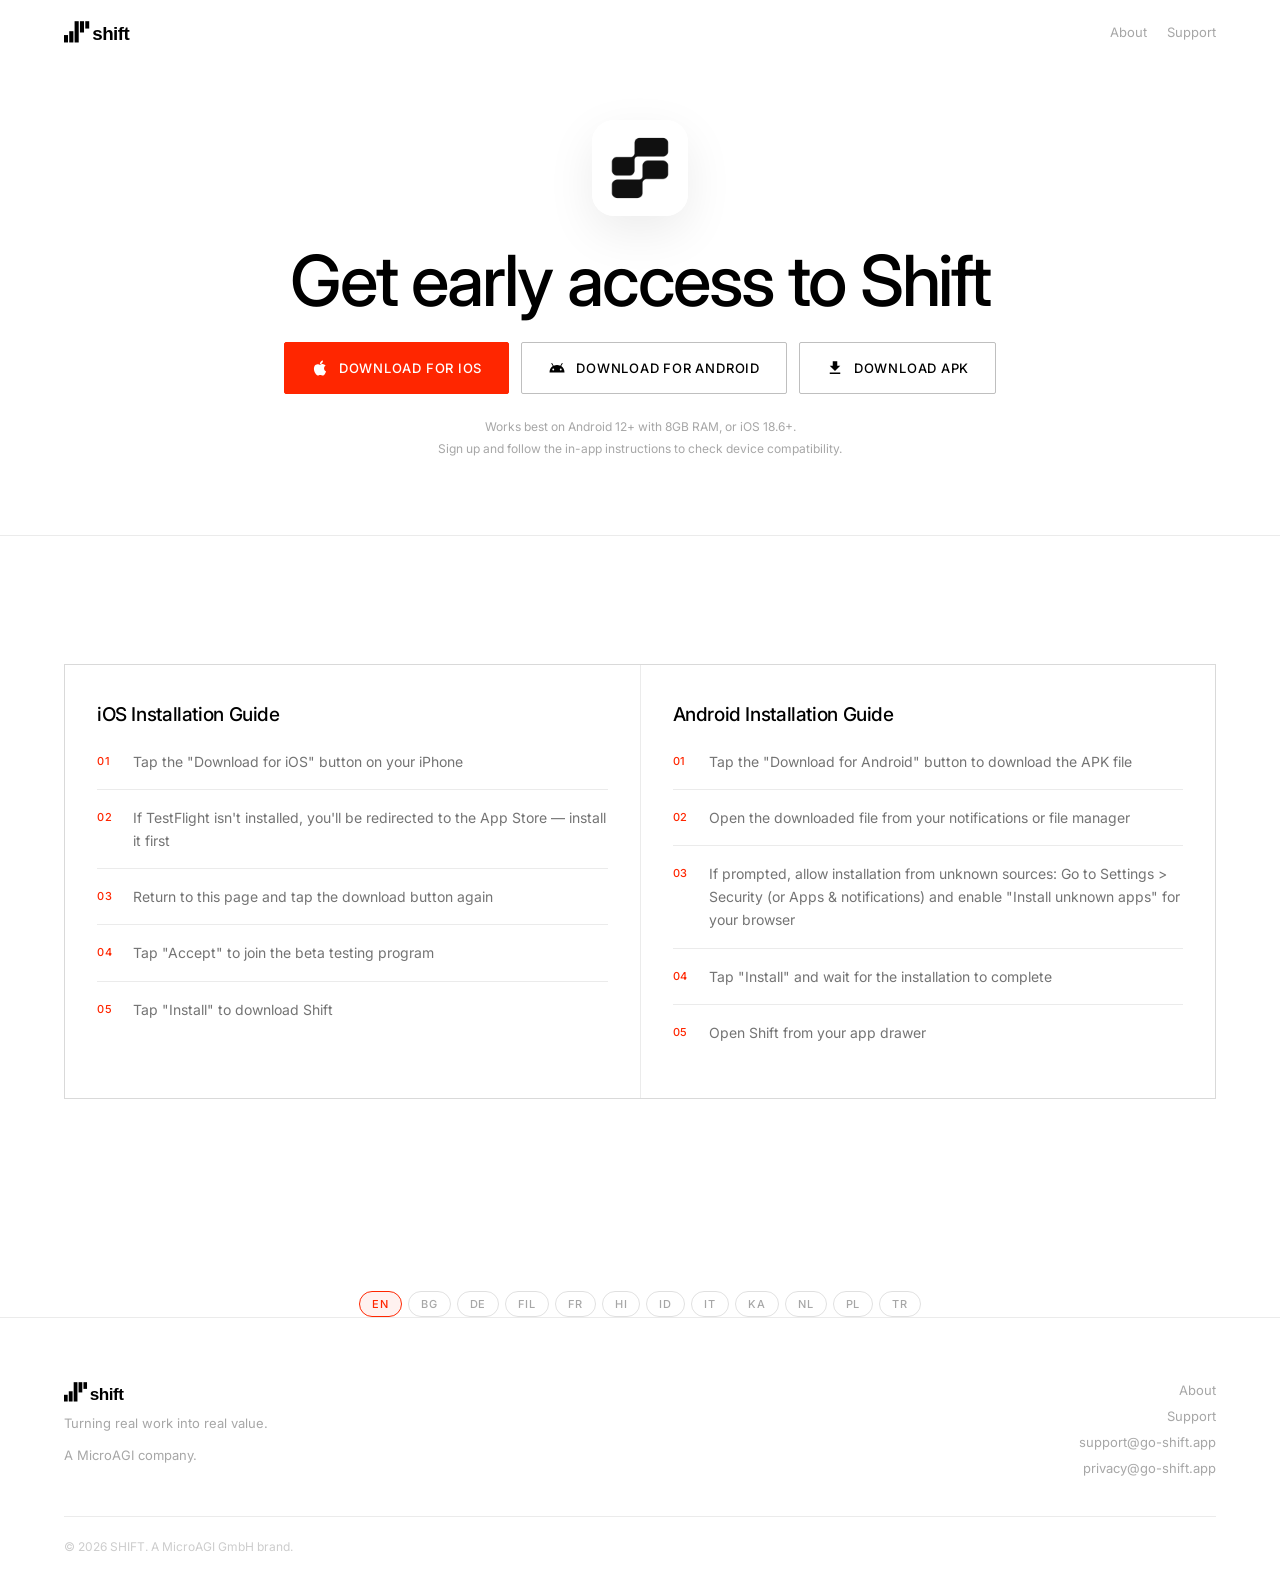
==== index.html @ d75ee050 "Strip marketing copy from root page; keep just icon + heading + downloads + guides" ====
<!doctype html>
<html lang="en">
  <head>
    <meta charset="UTF-8" />
    <meta name="viewport" content="width=device-width, initial-scale=1.0" />
    <title>Shift — Get the app</title>
    <meta name="description" content="Download Shift on iOS or Android. Record clips during your normal day at work, submit through the app, and earn for what you'd be doing anyway." />
    <link rel="canonical" href="https://go-shift.app/" />
    <link rel="icon" type="image/png" href="assets/primary_icon.png" />
    <link rel="preconnect" href="https://fonts.googleapis.com" />
    <link rel="preconnect" href="https://fonts.gstatic.com" crossorigin />
    <link href="https://fonts.googleapis.com/css2?family=Inter:wght@300;400;500;600;800&family=Playfair+Display:ital,wght@1,300;1,400&display=swap" rel="stylesheet" />
    <link rel="stylesheet" href="site-assets/styles.css" />
    <style>
      /* ── ROOT PAGE OVERRIDES ──────────────────────────────── */

      /* Hero */
      .download-hero {
        max-width: var(--max-w);
        margin: 0 auto;
        padding: calc(var(--nav-h) + 56px) var(--pad-h) clamp(48px, 6vw, 80px);
        text-align: center;
        position: relative;
      }

      .download-hero .app-icon {
        width: 96px;
        height: 96px;
        border-radius: 22px;
        margin: 0 auto 28px;
        display: block;
        box-shadow: 0 16px 48px rgba(0, 0, 0, 0.08);
      }

      .download-hero__eyebrow {
        font-size: 11px;
        font-weight: 500;
        letter-spacing: 0.12em;
        text-transform: uppercase;
        color: var(--orange);
        margin-bottom: 18px;
      }

      .download-hero h1 {
        font-size: clamp(40px, 5.5vw, 80px);
        font-weight: 500;
        letter-spacing: -0.03em;
        line-height: 1.05;
        color: var(--white);
        margin-bottom: 24px;
      }

      .download-hero h1 em {
        font-family: var(--font-serif);
        font-style: italic;
        font-weight: 300;
      }

      .download-hero__lede {
        font-size: clamp(17px, 1.5vw, 21px);
        color: var(--dim);
        line-height: 1.6;
        max-width: 560px;
        margin: 0 auto 40px;
      }

      /* Downloads */
      .downloads {
        display: flex;
        flex-wrap: wrap;
        gap: 12px;
        justify-content: center;
        margin: 0 auto 24px;
        max-width: 720px;
      }

      .dl-btn {
        display: inline-flex;
        align-items: center;
        gap: 10px;
        font-family: var(--font-sans);
        font-size: 13px;
        font-weight: 500;
        letter-spacing: 0.06em;
        text-transform: uppercase;
        padding: 16px 26px;
        border-radius: 2px;
        transition: background 0.2s var(--ease), color 0.2s, border-color 0.2s;
        white-space: nowrap;
      }

      .dl-btn--primary {
        background: var(--orange);
        color: #fff;
        border: 1px solid var(--orange);
      }
      .dl-btn--primary:hover {
        background: transparent;
        color: var(--orange);
      }

      .dl-btn--ghost {
        background: transparent;
        color: var(--white);
        border: 1px solid rgba(0, 0, 0, 0.25);
      }
      .dl-btn--ghost:hover {
        border-color: var(--white);
        background: rgba(0, 0, 0, 0.04);
      }

      .dl-btn svg {
        width: 18px;
        height: 18px;
        flex-shrink: 0;
      }

      .ios-compat-note {
        display: flex;
        flex-direction: column;
        align-items: center;
        gap: 4px;
        font-size: 12px;
        color: var(--dimmer);
        line-height: 1.5;
        max-width: 480px;
        margin: 0 auto;
        text-align: center;
      }

      /* Guides */
      .guides-section {
        max-width: var(--max-w);
        margin: 0 auto;
        padding: var(--pad-v) var(--pad-h);
        border-top: 1px solid var(--faint);
      }

      .guides-section .section__header {
        margin-bottom: 32px;
      }

      .guides-section .how__headline {
        font-size: clamp(36px, 4vw, 64px);
        font-weight: 500;
        line-height: 1.08;
        letter-spacing: -0.03em;
        color: var(--white);
        margin-bottom: 16px;
      }

      .guides-section .how__headline em {
        font-family: var(--font-serif);
        font-style: italic;
        font-weight: 300;
      }

      .guides-section .how__intro {
        font-size: clamp(17px, 1.4vw, 20px);
        color: var(--dim);
        max-width: 480px;
        margin-bottom: clamp(48px, 6vw, 64px);
      }

      .guides-grid {
        display: grid;
        grid-template-columns: repeat(2, 1fr);
        gap: 1px;
        background: var(--faint);
        border: 1px solid var(--faint);
      }

      .guide {
        background: var(--black);
        padding: clamp(28px, 3vw, 44px) clamp(24px, 2.5vw, 36px);
      }

      .guide h2 {
        font-size: 19px;
        font-weight: 500;
        letter-spacing: -0.02em;
        color: var(--white);
        margin-bottom: 8px;
      }

      .guide ol {
        list-style: none;
        counter-reset: step;
        padding: 0;
        margin: 0;
      }

      .guide li {
        position: relative;
        counter-increment: step;
        padding: 16px 0 16px 36px;
        font-size: 14px;
        line-height: 1.65;
        color: var(--dim);
        border-bottom: 1px solid var(--faint);
      }

      .guide li:last-child {
        border-bottom: none;
      }

      .guide li::before {
        content: counter(step, decimal-leading-zero);
        position: absolute;
        left: 0;
        top: 18px;
        font-size: 11px;
        font-weight: 500;
        color: var(--orange);
        letter-spacing: 0.08em;
      }

      /* Language picker — reskinned */
      .lang-picker {
        display: flex;
        flex-wrap: wrap;
        gap: 6px;
        justify-content: center;
        max-width: var(--max-w);
        margin: 0 auto;
        padding: clamp(40px, 5vw, 64px) var(--pad-h) 0;
      }

      .lang-btn {
        background: none;
        border: 1px solid rgba(0, 0, 0, 0.12);
        border-radius: 100px;
        padding: 5px 12px;
        font-family: var(--font-sans);
        font-size: 11px;
        font-weight: 500;
        letter-spacing: 0.08em;
        color: var(--dimmer);
        cursor: pointer;
        transition: all 0.15s;
      }

      .lang-btn:hover {
        border-color: rgba(0, 0, 0, 0.35);
        color: var(--white);
      }

      .lang-btn.active {
        border-color: var(--orange);
        color: var(--orange);
        background: rgba(255, 38, 0, 0.06);
      }

      /* Saved-device bar (kept for when feature returns) */
      .saved-device-bar {
        text-align: center;
        margin: 16px auto 0;
        font-size: 14px;
        color: var(--dim);
        display: none;
      }
      .saved-device-bar.visible {
        display: block;
      }
      .saved-device-bar .device-label {
        font-weight: 600;
        color: var(--white);
      }
      .saved-device-bar .change-btn {
        background: none;
        border: none;
        color: var(--orange);
        font-size: 13px;
        cursor: pointer;
        font-family: inherit;
        text-decoration: underline;
        margin-left: 6px;
      }

      .compat-sep {
        color: var(--faint);
      }

      .link-btn {
        background: none;
        border: none;
        color: var(--orange);
        font-size: 13px;
        font-weight: 500;
        cursor: pointer;
        font-family: inherit;
        text-decoration: underline;
        text-underline-offset: 2px;
      }
      .link-btn:hover {
        opacity: 0.7;
      }

      /* ── MODAL (kept intact for when compat feature returns) ── */
      .modal-overlay {
        position: fixed;
        inset: 0;
        background: rgba(0, 0, 0, 0.5);
        z-index: 1000;
        display: none;
        animation: fadeIn 0.2s ease;
      }
      .modal-overlay.open {
        display: flex;
        align-items: flex-end;
        justify-content: center;
      }
      .modal {
        background: #fff;
        width: 100%;
        max-height: 85vh;
        border-radius: 16px 16px 0 0;
        display: flex;
        flex-direction: column;
        animation: slideUp 0.3s ease;
      }
      .modal-header {
        display: flex;
        align-items: center;
        justify-content: space-between;
        padding: 20px 20px 12px;
        border-bottom: 1px solid #eee;
        flex-shrink: 0;
      }
      .modal-header h2 {
        font-size: 18px;
        font-weight: 600;
        color: #1a1a1a;
      }
      .modal-back,
      .modal-close {
        background: none;
        border: none;
        font-size: 24px;
        color: #999;
        cursor: pointer;
        padding: 4px 8px;
        line-height: 1;
      }
      .modal-back:hover,
      .modal-close:hover {
        color: #1a1a1a;
      }
      .modal-search {
        padding: 12px 20px;
        flex-shrink: 0;
      }
      .modal-search input {
        width: 100%;
        padding: 10px 14px;
        border: 1px solid #ddd;
        border-radius: 8px;
        font-size: 15px;
        font-family: inherit;
        outline: none;
      }
      .modal-search input:focus {
        border-color: var(--orange);
      }
      .device-list {
        overflow-y: auto;
        padding: 0 20px 20px;
      }
      .device-item {
        padding: 12px 0;
        border-bottom: 1px solid #f0f0f0;
        cursor: pointer;
        font-size: 15px;
        color: #1a1a1a;
        display: flex;
        align-items: center;
        gap: 10px;
      }
      .device-item:hover {
        color: var(--orange);
      }
      .device-item:last-child {
        border-bottom: none;
      }
      .device-item .device-status {
        margin-left: auto;
        font-size: 12px;
        padding: 2px 8px;
        border-radius: 999px;
      }
      .device-status.ok {
        background: #e6f6ed;
        color: #1f7a3f;
      }
      .device-status.no {
        background: #fde8e8;
        color: #b3261e;
      }
      .device-item.not-listed {
        border-top: 1px solid #e0e0e0;
        margin-top: 8px;
        padding-top: 16px;
        justify-content: center;
        color: #666;
        font-size: 14px;
      }
      .device-result {
        display: none;
        padding: 32px 20px;
        text-align: center;
      }
      .device-result.visible {
        display: block;
      }
      .result-icon {
        font-size: 36px;
        margin-bottom: 12px;
      }
      .result-title {
        font-size: 20px;
        font-weight: 600;
        margin-bottom: 6px;
        color: #1a1a1a;
      }
      .result-device-name {
        font-size: 14px;
        color: #666;
        margin-bottom: 12px;
      }
      .result-message {
        font-size: 15px;
        color: #444;
        margin-bottom: 20px;
        line-height: 1.5;
      }
      .result-download-btn {
        display: inline-flex;
        align-items: center;
        gap: 8px;
        padding: 12px 24px;
        background: var(--orange);
        color: #fff;
        border-radius: 2px;
        font-size: 13px;
        font-weight: 500;
        letter-spacing: 0.06em;
        text-transform: uppercase;
        text-decoration: none;
      }
      .help-section {
        padding: 0 20px 20px;
        font-size: 14px;
        color: #666;
      }
      .help-section details summary {
        cursor: pointer;
        padding: 8px 0;
      }
      .help-section ol {
        padding-left: 20px;
        margin-top: 8px;
      }
      .help-section li {
        margin: 4px 0;
      }

      @keyframes fadeIn {
        from { opacity: 0; }
        to { opacity: 1; }
      }
      @keyframes slideUp {
        from { transform: translateY(100%); }
        to { transform: translateY(0); }
      }

      @media (min-width: 481px) {
        .modal-overlay.open {
          align-items: center;
        }
        .modal {
          max-width: 480px;
          border-radius: 16px;
          max-height: 70vh;
        }
      }

      @media (max-width: 768px) {
        .guides-grid {
          grid-template-columns: 1fr;
        }
      }

      @media (max-width: 480px) {
        .downloads {
          flex-direction: column;
          align-items: stretch;
          padding: 0 12px;
        }
        .dl-btn {
          width: 100%;
          justify-content: center;
        }
      }
    </style>
  </head>
  <body>
    <canvas class="site-canvas" id="bgCanvas" aria-hidden="true"></canvas>
    <canvas class="dots-canvas" id="dotsCanvas" aria-hidden="true"></canvas>

    <header class="nav" id="nav">
      <a href="/" class="nav__logo" aria-label="Shift Home">
        <img src="site-assets/img/logo.svg" alt="SHIFT" class="nav__logo-img" width="100" height="28" />
      </a>
      <div class="nav__right">
        <a href="/marketing" class="footer__link">About</a>
        <a href="/support" class="footer__link">Support</a>
      </div>
    </header>

    <main>
      <section class="download-hero" id="hero">
        <img src="assets/primary_icon.png" alt="Shift app icon" class="app-icon" />
        <h1 data-i18n="heading">Get early access to Shift</h1>

        <div class="downloads">
          <a href="https://testflight.apple.com/join/XHR7gcXS" class="dl-btn dl-btn--primary">
            <svg viewBox="0 0 24 24" fill="currentColor">
              <path d="M18.71 19.5c-.83 1.24-1.71 2.45-3.05 2.47-1.34.03-1.77-.79-3.29-.79-1.53 0-2 .77-3.27.82-1.31.05-2.3-1.32-3.14-2.53C4.25 17 2.94 12.45 4.7 9.39c.87-1.52 2.43-2.48 4.12-2.51 1.28-.02 2.5.87 3.29.87.78 0 2.26-1.07 3.8-.91.65.03 2.47.26 3.64 1.98-.09.06-2.17 1.28-2.15 3.81.03 3.02 2.65 4.03 2.68 4.04-.03.07-.42 1.44-1.38 2.83M13 3.5c.73-.83 1.94-1.46 2.94-1.5.13 1.17-.34 2.35-1.04 3.19-.69.85-1.83 1.51-2.95 1.42-.15-1.15.41-2.35 1.05-3.11z" />
            </svg>
            <span data-i18n="btn_ios">Download for iOS</span>
          </a>
          <a href="https://play.google.com/store/apps/details?id=com.microagi.android" class="dl-btn dl-btn--ghost">
            <svg viewBox="0 0 24 24" fill="currentColor">
              <path d="M17.6 9.48l1.84-3.18c.16-.31.04-.69-.26-.85-.29-.15-.65-.06-.83.22l-1.88 3.24a11.463 11.463 0 00-8.94 0L5.65 5.67c-.19-.29-.54-.38-.84-.22-.29.16-.4.54-.24.85L6.4 9.48A10.78 10.78 0 002 18h20a10.78 10.78 0 00-4.4-8.52zM7 15.25a1.25 1.25 0 110-2.5 1.25 1.25 0 010 2.5zm10 0a1.25 1.25 0 110-2.5 1.25 1.25 0 010 2.5z" />
            </svg>
            <span data-i18n="btn_android">Download for Android</span>
          </a>
          <a href="https://github.com/MicroAGI-Labs/app-v2-distribution/releases/latest/download/shift.apk" class="dl-btn dl-btn--ghost">
            <svg viewBox="0 0 24 24" fill="currentColor">
              <path d="M19 9h-4V3H9v6H5l7 7 7-7zM5 18v2h14v-2H5z" />
            </svg>
            <span data-i18n="btn_apk">Download APK</span>
          </a>
        </div>

        <p class="ios-compat-note">
          <span>Works best on Android 12+ with 8GB RAM, or iOS 18.6+.</span>
          <span>Sign up and follow the in-app instructions to check device compatibility.</span>
        </p>
      </section>

      <section class="guides-section" id="install">
        <div class="guides-grid">
          <div class="guide">
            <h2 data-i18n="guide_ios_title">iOS Installation Guide</h2>
            <ol>
              <li data-i18n="guide_ios_1">Tap the "Download for iOS" button on your iPhone</li>
              <li data-i18n="guide_ios_2">If TestFlight isn't installed, you'll be redirected to the App Store — install it first</li>
              <li data-i18n="guide_ios_3">Return to this page and tap the download button again</li>
              <li data-i18n="guide_ios_4">Tap "Accept" to join the beta testing program</li>
              <li data-i18n="guide_ios_5">Tap "Install" to download Shift</li>
            </ol>
          </div>

          <div class="guide">
            <h2 data-i18n="guide_android_title">Android Installation Guide</h2>
            <ol>
              <li data-i18n="guide_android_1">Tap the "Download for Android" button to download the APK file</li>
              <li data-i18n="guide_android_2">Open the downloaded file from your notifications or file manager</li>
              <li data-i18n="guide_android_3">If prompted, allow installation from unknown sources: Go to Settings > Security (or Apps & notifications) and enable "Install unknown apps" for your browser</li>
              <li data-i18n="guide_android_4">Tap "Install" and wait for the installation to complete</li>
              <li data-i18n="guide_android_5">Open Shift from your app drawer</li>
            </ol>
          </div>
        </div>
      </section>

      <div class="lang-picker">
        <button data-lang="en" class="lang-btn active">EN</button>
        <button data-lang="bg" class="lang-btn">BG</button>
        <button data-lang="de" class="lang-btn">DE</button>
        <button data-lang="fil" class="lang-btn">FIL</button>
        <button data-lang="fr" class="lang-btn">FR</button>
        <button data-lang="hi" class="lang-btn">HI</button>
        <button data-lang="id" class="lang-btn">ID</button>
        <button data-lang="it" class="lang-btn">IT</button>
        <button data-lang="ka" class="lang-btn">KA</button>
        <button data-lang="nl" class="lang-btn">NL</button>
        <button data-lang="pl" class="lang-btn">PL</button>
        <button data-lang="tr" class="lang-btn">TR</button>
      </div>
    </main>

    <footer class="footer">
      <div class="footer__inner">
        <div class="footer__brand">
          <a href="/" class="footer__logo" aria-label="Shift Home">
            <img src="site-assets/img/logo.svg" alt="SHIFT" class="footer__logo-img" width="80" height="22" />
          </a>
          <p class="footer__tagline">Turning real work into real value.</p>
          <p class="footer__tagline">A MicroAGI company.</p>
        </div>
        <div class="footer__right">
          <a href="/marketing" class="footer__link">About</a>
          <a href="/support" class="footer__link">Support</a>
          <a href="mailto:support@go-shift.app" class="footer__link">support@go-shift.app</a>
          <a href="mailto:privacy@go-shift.app" class="footer__link">privacy@go-shift.app</a>
        </div>
      </div>
      <div class="footer__bottom">
        <p class="footer__copy">&copy; 2026 SHIFT. A MicroAGI GmbH brand.</p>
      </div>
    </footer>

    <div class="modal-overlay" id="modal-overlay">
      <div class="modal">
        <div class="modal-header">
          <div style="display: flex; align-items: center; gap: 8px">
            <button class="modal-back" id="modal-back">&larr;</button>
            <h2 id="modal-title" data-i18n="modal_title_compat">
              Compatible Devices
            </h2>
          </div>
          <button class="modal-close" id="modal-close">&times;</button>
        </div>
        <div class="modal-search">
          <input
            type="text"
            id="device-search"
            data-i18n-placeholder="search_placeholder"
            placeholder="Search devices..."
          />
        </div>
        <div class="device-list" id="device-list"></div>
        <div class="device-result" id="device-result">
          <div class="result-icon" id="result-icon"></div>
          <div class="result-title" id="result-title"></div>
          <div class="result-device-name" id="result-device-name"></div>
          <div class="result-message" id="result-message"></div>
          <a class="result-download-btn" id="result-download-btn" href="#">
            <svg viewBox="0 0 24 24" fill="currentColor" width="18" height="18">
              <path d="M19 9h-4V3H9v6H5l7 7 7-7zM5 18v2h14v-2H5z" />
            </svg>
            <span id="result-download-text">Download APK</span>
          </a>
        </div>
        <div class="help-section">
          <details>
            <summary data-i18n="help_find_model">
              How do I find my phone model?
            </summary>
            <ol>
              <li data-i18n="help_step_1">Open Settings on your phone</li>
              <li data-i18n="help_step_2">
                Tap "About phone" or "About device"
              </li>
              <li data-i18n="help_step_3">
                Look for "Model name" or "Model number"
              </li>
              <li data-i18n="help_step_4">Match it with the list above</li>
            </ol>
          </details>
        </div>
      </div>
    </div>

    <script>
      (function () {
        var translations = {
          en: {
            title: "Shift — Download",
            heading: "Get early access to Shift",
            btn_ios: "Download for iOS",
            btn_android: "Download for Android",
            btn_apk: "Download APK",
            guide_ios_title: "iOS Installation Guide",
            guide_ios_1: 'Tap the "Download for iOS" button on your iPhone',
            guide_ios_2:
              "If TestFlight isn't installed, you'll be redirected to the App Store — install it first",
            guide_ios_3:
              "Return to this page and tap the download button again",
            guide_ios_4: 'Tap "Accept" to join the beta testing program',
            guide_ios_5: 'Tap "Install" to download Shift',
            guide_android_title: "Android Installation Guide",
            guide_android_1:
              'Tap the "Download for Android" button to download the APK file',
            guide_android_2:
              "Open the downloaded file from your notifications or file manager",
            guide_android_3:
              'If prompted, allow installation from unknown sources: Go to Settings > Security (or Apps & notifications) and enable "Install unknown apps" for your browser',
            guide_android_4:
              'Tap "Install" and wait for the installation to complete',
            guide_android_5: "Open Shift from your app drawer",
            btn_compatible_devices: "Compatible Android Devices",
            modal_title_compat: "Compatible Android Devices",
            modal_title_select: "Select Your Phone",
            search_placeholder: "Search devices...",
            badge_compatible: "Likely Compatible",
            badge_not_compatible: "Not Supported",
            badge_maybe: "Requires additional information",
            no_results: "No devices found",
            help_find_model: "How do I find my phone model?",
            help_step_1: "Open Settings on your phone",
            help_step_2: 'Tap "About phone" or "About device"',
            help_step_3: 'Look for "Model name" or "Model number"',
            help_step_4: "Match it with the list above",
            change_device: "Change",
            success_compatible_title: "Likely Compatible",
            success_compatible_msg:
              "Your device is likely compatible! We will confirm this inside the app.",
            success_not_compatible_title: "Not Supported",
            success_not_compatible_msg: "Your device is not supported",
            success_maybe_title: "Requires additional information",
            success_maybe_msg:
              "We will confirm device compatibility inside the application.",
            success_unlisted_title: "Device Not Listed",
            success_unlisted_msg:
              "We will verify the device compatibility inside the app.",
            not_listed_btn: "My device is not listed",
            success_download_btn: "Download APK",
            success_back: "Back",
            ios_compat_note: "All iPhones with iOS 18.6 or above are supported",
          },
          hi: {
            title: "Shift — डाउनलोड",
            heading: "Shift का शुरुआती एक्सेस पाएं",
            btn_ios: "iOS के लिए डाउनलोड करें",
            btn_android: "Android के लिए डाउनलोड करें",
            btn_apk: "APK डाउनलोड करें",
            guide_ios_title: "iOS इंस्टॉलेशन गाइड",
            guide_ios_1:
              'अपने iPhone पर "iOS के लिए डाउनलोड करें" बटन पर टैप करें',
            guide_ios_2:
              "अगर TestFlight इंस्टॉल नहीं है, तो आपको App Store पर भेजा जाएगा — पहले उसे इंस्टॉल करें",
            guide_ios_3: "इस पेज पर वापस आएं और डाउनलोड बटन पर फिर से टैप करें",
            guide_ios_4:
              'बीटा टेस्टिंग प्रोग्राम में शामिल होने के लिए "Accept" पर टैप करें',
            guide_ios_5: 'Shift डाउनलोड करने के लिए "Install" पर टैप करें',
            guide_android_title: "Android इंस्टॉलेशन गाइड",
            guide_android_1:
              'APK फ़ाइल डाउनलोड करने के लिए "Android के लिए डाउनलोड करें" बटन पर टैप करें',
            guide_android_2:
              "डाउनलोड की गई फ़ाइल को अपनी नोटिफिकेशन या फ़ाइल मैनेजर से खोलें",
            guide_android_3:
              'अगर पूछा जाए, तो अज्ञात स्रोतों से इंस्टॉलेशन की अनुमति दें: Settings > Security (या Apps & notifications) में जाएं और अपने ब्राउज़र के लिए "Install unknown apps" सक्षम करें',
            guide_android_4:
              '"Install" पर टैप करें और इंस्टॉलेशन पूरा होने तक प्रतीक्षा करें',
            guide_android_5: "अपने ऐप ड्रॉअर से Shift खोलें",
            btn_compatible_devices: "संगत Android डिवाइस",
            modal_title_compat: "संगत Android डिवाइस",
            modal_title_select: "अपना फ़ोन चुनें",
            search_placeholder: "डिवाइस खोजें...",
            badge_compatible: "संभवतः संगत",
            badge_not_compatible: "समर्थित नहीं",
            badge_maybe: "अतिरिक्त जानकारी आवश्यक",
            no_results: "कोई डिवाइस नहीं मिला",
            help_find_model: "अपने फ़ोन का मॉडल कैसे जानें?",
            help_step_1: "अपने फ़ोन पर Settings खोलें",
            help_step_2: '"About phone" या "About device" पर टैप करें',
            help_step_3: '"Model name" या "Model number" देखें',
            help_step_4: "इसे ऊपर दी गई सूची से मिलाएं",
            change_device: "बदलें",
            success_compatible_title: "संभवतः संगत",
            success_compatible_msg:
              "आपका डिवाइस संगत हो सकता है! हम इसकी पुष्टि ऐप में करेंगे।",
            success_not_compatible_title: "समर्थित नहीं",
            success_not_compatible_msg: "आपका डिवाइस समर्थित नहीं है",
            success_maybe_title: "अतिरिक्त जानकारी आवश्यक",
            success_maybe_msg:
              "हम ऐप के अंदर डिवाइस की संगतता की पुष्टि करेंगे।",
            success_unlisted_title: "डिवाइस सूची में नहीं",
            success_unlisted_msg:
              "हम ऐप के अंदर डिवाइस की संगतता की पुष्टि करेंगे।",
            not_listed_btn: "मेरा डिवाइस सूची में नहीं है",
            success_download_btn: "APK डाउनलोड करें",
            success_back: "वापस",
            ios_compat_note:
              "iOS 18.6 या उससे ऊपर वाले सभी iPhones समर्थित हैं",
          },
          tr: {
            title: "Shift — İndir",
            heading: "Shift'e erken erişim sağlayın",
            btn_ios: "iOS için indir",
            btn_android: "Android için indir",
            btn_apk: "APK indir",
            guide_ios_title: "iOS Kurulum Rehberi",
            guide_ios_1: 'iPhone\'unuzda "iOS için indir" butonuna dokunun',
            guide_ios_2:
              "TestFlight yüklü değilse App Store'a yönlendirilirsiniz — önce onu yükleyin",
            guide_ios_3:
              "Bu sayfaya geri dönün ve indirme butonuna tekrar dokunun",
            guide_ios_4:
              'Beta test programına katılmak için "Accept" seçeneğine dokunun',
            guide_ios_5: 'Shift\'i indirmek için "Install" seçeneğine dokunun',
            guide_android_title: "Android Kurulum Rehberi",
            guide_android_1:
              'APK dosyasını indirmek için "Android için indir" butonuna dokunun',
            guide_android_2:
              "İndirilen dosyayı bildirimlerinizden veya dosya yöneticisinden açın",
            guide_android_3:
              'İstenirse, bilinmeyen kaynaklardan yüklemeye izin verin: Settings > Security (veya Apps & notifications) bölümüne gidin ve tarayıcınız için "Install unknown apps" seçeneğini etkinleştirin',
            guide_android_4:
              '"Install" butonuna dokunun ve kurulumun tamamlanmasını bekleyin',
            guide_android_5: "Uygulamalar menüsünden Shift'i açın",
            btn_compatible_devices: "Uyumlu Android Cihazlar",
            modal_title_compat: "Uyumlu Android Cihazlar",
            modal_title_select: "Telefonunuzu Seçin",
            search_placeholder: "Cihaz ara...",
            badge_compatible: "Muhtemelen Uyumlu",
            badge_not_compatible: "Desteklenmiyor",
            badge_maybe: "Ek bilgi gerekli",
            no_results: "Cihaz bulunamadı",
            help_find_model: "Telefon modelimi nasıl bulurum?",
            help_step_1: "Telefonunuzda Ayarlar'ı açın",
            help_step_2:
              '"Telefon hakkında" veya "Cihaz hakkında" seçeneğine dokunun',
            help_step_3: '"Model adı" veya "Model numarası" bilgisini bulun',
            help_step_4: "Yukarıdaki listeyle eşleştirin",
            change_device: "Değiştir",
            success_compatible_title: "Muhtemelen Uyumlu",
            success_compatible_msg:
              "Cihazınız muhtemelen uyumlu! Bunu uygulama içinde doğrulayacağız.",
            success_not_compatible_title: "Desteklenmiyor",
            success_not_compatible_msg: "Cihazınız desteklenmiyor",
            success_maybe_title: "Ek bilgi gerekli",
            success_maybe_msg:
              "Cihaz uyumluluğunu uygulama içinde doğrulayacağız.",
            success_unlisted_title: "Cihaz Listede Yok",
            success_unlisted_msg:
              "Cihaz uyumluluğunu uygulama içinde doğrulayacağız.",
            not_listed_btn: "Cihazım listede yok",
            success_download_btn: "APK İndir",
            success_back: "Geri",
            ios_compat_note:
              "iOS 18.6 veya üzeri tüm iPhone'lar desteklenmektedir",
          },
          bg: {
            title: "Shift — Изтегляне",
            heading: "Получете ранен достъп до Shift",
            btn_ios: "Изтегли за iOS",
            btn_android: "Изтегли за Android",
            btn_apk: "Изтегли APK",
            guide_ios_title: "Ръководство за инсталация на iOS",
            guide_ios_1:
              'Докоснете бутона "Изтегли за iOS" на вашия iPhone',
            guide_ios_2:
              "Ако TestFlight не е инсталиран, ще бъдете пренасочени към App Store — първо го инсталирайте",
            guide_ios_3:
              "Върнете се на тази страница и докоснете бутона за изтегляне отново",
            guide_ios_4:
              'Докоснете "Accept", за да се присъедините към програмата за бета тестване',
            guide_ios_5: 'Докоснете "Install", за да изтеглите Shift',
            guide_android_title: "Ръководство за инсталация на Android",
            guide_android_1:
              'Докоснете бутона "Изтегли за Android", за да изтеглите APK файла',
            guide_android_2:
              "Отворете изтегления файл от известията или файловия мениджър",
            guide_android_3:
              'Ако бъдете попитани, разрешете инсталирането от неизвестни източници: Отидете в Settings > Security (или Apps & notifications) и активирайте "Install unknown apps" за вашия браузър',
            guide_android_4:
              'Докоснете "Install" и изчакайте инсталацията да завърши',
            guide_android_5: "Отворете Shift от менюто с приложения",
            btn_compatible_devices: "Съвместими Android устройства",
            modal_title_compat: "Съвместими Android устройства",
            modal_title_select: "Изберете вашия телефон",
            search_placeholder: "Търсене на устройства...",
            badge_compatible: "Вероятно съвместимо",
            badge_not_compatible: "Не се поддържа",
            badge_maybe: "Изисква допълнителна информация",
            no_results: "Няма намерени устройства",
            help_find_model: "Как да намеря модела на телефона си?",
            help_step_1: "Отворете Settings на телефона си",
            help_step_2: 'Докоснете "About phone" или "About device"',
            help_step_3: 'Потърсете "Model name" или "Model number"',
            help_step_4: "Сравнете със списъка по-горе",
            change_device: "Промени",
            success_compatible_title: "Вероятно съвместимо",
            success_compatible_msg:
              "Вашето устройство вероятно е съвместимо! Ще потвърдим това в приложението.",
            success_not_compatible_title: "Не се поддържа",
            success_not_compatible_msg: "Вашето устройство не се поддържа",
            success_maybe_title: "Изисква допълнителна информация",
            success_maybe_msg:
              "Ще потвърдим съвместимостта на устройството в приложението.",
            success_unlisted_title: "Устройството не е в списъка",
            success_unlisted_msg:
              "Ще потвърдим съвместимостта на устройството в приложението.",
            not_listed_btn: "Моето устройство не е в списъка",
            success_download_btn: "Изтегли APK",
            success_back: "Назад",
            ios_compat_note:
              "Всички iPhone с iOS 18.6 или по-нова версия се поддържат",
          },
          de: {
            title: "Shift — Download",
            heading: "Erhalten Sie frühen Zugriff auf Shift",
            btn_ios: "Für iOS herunterladen",
            btn_android: "Für Android herunterladen",
            btn_apk: "APK herunterladen",
            guide_ios_title: "iOS-Installationsanleitung",
            guide_ios_1:
              'Tippen Sie auf Ihrem iPhone auf die Schaltfläche "Für iOS herunterladen"',
            guide_ios_2:
              "Falls TestFlight nicht installiert ist, werden Sie zum App Store weitergeleitet — installieren Sie es zuerst",
            guide_ios_3:
              "Kehren Sie zu dieser Seite zurück und tippen Sie erneut auf die Download-Schaltfläche",
            guide_ios_4:
              'Tippen Sie auf "Accept", um am Beta-Testprogramm teilzunehmen',
            guide_ios_5:
              'Tippen Sie auf "Install", um Shift herunterzuladen',
            guide_android_title: "Android-Installationsanleitung",
            guide_android_1:
              'Tippen Sie auf "Für Android herunterladen", um die APK-Datei herunterzuladen',
            guide_android_2:
              "Öffnen Sie die heruntergeladene Datei über Ihre Benachrichtigungen oder den Dateimanager",
            guide_android_3:
              'Falls gefragt, erlauben Sie die Installation aus unbekannten Quellen: Gehen Sie zu Settings > Security (oder Apps & notifications) und aktivieren Sie "Install unknown apps" für Ihren Browser',
            guide_android_4:
              'Tippen Sie auf "Install" und warten Sie, bis die Installation abgeschlossen ist',
            guide_android_5: "Öffnen Sie Shift über Ihren App-Drawer",
            btn_compatible_devices: "Kompatible Android-Geräte",
            modal_title_compat: "Kompatible Android-Geräte",
            modal_title_select: "Wählen Sie Ihr Telefon",
            search_placeholder: "Geräte suchen...",
            badge_compatible: "Wahrscheinlich kompatibel",
            badge_not_compatible: "Nicht unterstützt",
            badge_maybe: "Zusätzliche Informationen erforderlich",
            no_results: "Keine Geräte gefunden",
            help_find_model: "Wie finde ich mein Telefonmodell?",
            help_step_1: "Öffnen Sie die Einstellungen auf Ihrem Telefon",
            help_step_2:
              'Tippen Sie auf "Über das Telefon" oder "Geräteinformationen"',
            help_step_3: 'Suchen Sie nach "Modellname" oder "Modellnummer"',
            help_step_4: "Vergleichen Sie es mit der obigen Liste",
            change_device: "Ändern",
            success_compatible_title: "Wahrscheinlich kompatibel",
            success_compatible_msg:
              "Ihr Gerät ist wahrscheinlich kompatibel! Wir werden dies in der App bestätigen.",
            success_not_compatible_title: "Nicht unterstützt",
            success_not_compatible_msg: "Ihr Gerät wird nicht unterstützt",
            success_maybe_title: "Zusätzliche Informationen erforderlich",
            success_maybe_msg:
              "Wir werden die Gerätekompatibilität in der App bestätigen.",
            success_unlisted_title: "Gerät nicht aufgeführt",
            success_unlisted_msg:
              "Wir werden die Gerätekompatibilität in der App bestätigen.",
            not_listed_btn: "Mein Gerät ist nicht aufgeführt",
            success_download_btn: "APK herunterladen",
            success_back: "Zurück",
            ios_compat_note:
              "Alle iPhones mit iOS 18.6 oder höher werden unterstützt",
          },
          fil: {
            title: "Shift — I-download",
            heading: "Magkaroon ng maagang access sa Shift",
            btn_ios: "I-download para sa iOS",
            btn_android: "I-download para sa Android",
            btn_apk: "I-download ang APK",
            guide_ios_title: "Gabay sa Pag-install sa iOS",
            guide_ios_1:
              'I-tap ang button na "I-download para sa iOS" sa iyong iPhone',
            guide_ios_2:
              "Kung hindi naka-install ang TestFlight, ire-redirect ka sa App Store — i-install muna ito",
            guide_ios_3:
              "Bumalik sa pahinang ito at i-tap muli ang download button",
            guide_ios_4:
              'I-tap ang "Accept" upang sumali sa beta testing program',
            guide_ios_5: 'I-tap ang "Install" upang i-download ang Shift',
            guide_android_title: "Gabay sa Pag-install sa Android",
            guide_android_1:
              'I-tap ang "I-download para sa Android" upang i-download ang APK file',
            guide_android_2:
              "Buksan ang na-download na file mula sa iyong notifications o file manager",
            guide_android_3:
              'Kung tatanungin, payagan ang pag-install mula sa hindi kilalang mga pinagmulan: Pumunta sa Settings > Security (o Apps & notifications) at paganahin ang "Install unknown apps" para sa iyong browser',
            guide_android_4:
              'I-tap ang "Install" at hintayin makumpleto ang pag-install',
            guide_android_5: "Buksan ang Shift mula sa iyong app drawer",
            btn_compatible_devices: "Mga Compatible na Android Device",
            modal_title_compat: "Mga Compatible na Android Device",
            modal_title_select: "Piliin ang Iyong Telepono",
            search_placeholder: "Maghanap ng mga device...",
            badge_compatible: "Malamang Compatible",
            badge_not_compatible: "Hindi Suportado",
            badge_maybe: "Kailangan ng karagdagang impormasyon",
            no_results: "Walang nahanap na device",
            help_find_model:
              "Paano ko mahahanap ang modelo ng aking telepono?",
            help_step_1: "Buksan ang Settings sa iyong telepono",
            help_step_2: 'I-tap ang "About phone" o "About device"',
            help_step_3: 'Hanapin ang "Model name" o "Model number"',
            help_step_4: "Itugma ito sa listahan sa itaas",
            change_device: "Palitan",
            success_compatible_title: "Malamang Compatible",
            success_compatible_msg:
              "Malamang compatible ang iyong device! Kumpirmahin namin ito sa loob ng app.",
            success_not_compatible_title: "Hindi Suportado",
            success_not_compatible_msg: "Hindi suportado ang iyong device",
            success_maybe_title: "Kailangan ng karagdagang impormasyon",
            success_maybe_msg:
              "Kumpirmahin namin ang compatibility ng device sa loob ng application.",
            success_unlisted_title: "Hindi Nakalista ang Device",
            success_unlisted_msg:
              "Berepikahin namin ang compatibility ng device sa loob ng app.",
            not_listed_btn: "Hindi nakalista ang aking device",
            success_download_btn: "I-download ang APK",
            success_back: "Bumalik",
            ios_compat_note:
              "Sinusuportahan ang lahat ng iPhone na may iOS 18.6 o mas mataas",
          },
          fr: {
            title: "Shift — Télécharger",
            heading: "Obtenez un accès anticipé à Shift",
            btn_ios: "Télécharger pour iOS",
            btn_android: "Télécharger pour Android",
            btn_apk: "Télécharger l'APK",
            guide_ios_title: "Guide d'installation iOS",
            guide_ios_1:
              'Appuyez sur le bouton "Télécharger pour iOS" sur votre iPhone',
            guide_ios_2:
              "Si TestFlight n'est pas installé, vous serez redirigé vers l'App Store — installez-le d'abord",
            guide_ios_3:
              "Revenez sur cette page et appuyez à nouveau sur le bouton de téléchargement",
            guide_ios_4:
              'Appuyez sur "Accept" pour rejoindre le programme de test bêta',
            guide_ios_5: 'Appuyez sur "Install" pour télécharger Shift',
            guide_android_title: "Guide d'installation Android",
            guide_android_1:
              'Appuyez sur "Télécharger pour Android" pour télécharger le fichier APK',
            guide_android_2:
              "Ouvrez le fichier téléchargé depuis vos notifications ou votre gestionnaire de fichiers",
            guide_android_3:
              'Si demandé, autorisez l\'installation depuis des sources inconnues : Allez dans Settings > Security (ou Apps & notifications) et activez "Install unknown apps" pour votre navigateur',
            guide_android_4:
              'Appuyez sur "Install" et attendez la fin de l\'installation',
            guide_android_5:
              "Ouvrez Shift depuis votre tiroir d'applications",
            btn_compatible_devices: "Appareils Android compatibles",
            modal_title_compat: "Appareils Android compatibles",
            modal_title_select: "Sélectionnez votre téléphone",
            search_placeholder: "Rechercher des appareils...",
            badge_compatible: "Probablement compatible",
            badge_not_compatible: "Non pris en charge",
            badge_maybe: "Informations supplémentaires requises",
            no_results: "Aucun appareil trouvé",
            help_find_model: "Comment trouver le modèle de mon téléphone ?",
            help_step_1: "Ouvrez les Paramètres de votre téléphone",
            help_step_2:
              'Appuyez sur "À propos du téléphone" ou "À propos de l\'appareil"',
            help_step_3:
              'Recherchez "Nom du modèle" ou "Numéro de modèle"',
            help_step_4: "Comparez-le avec la liste ci-dessus",
            change_device: "Modifier",
            success_compatible_title: "Probablement compatible",
            success_compatible_msg:
              "Votre appareil est probablement compatible ! Nous le confirmerons dans l'application.",
            success_not_compatible_title: "Non pris en charge",
            success_not_compatible_msg:
              "Votre appareil n'est pas pris en charge",
            success_maybe_title: "Informations supplémentaires requises",
            success_maybe_msg:
              "Nous confirmerons la compatibilité de l'appareil dans l'application.",
            success_unlisted_title: "Appareil non répertorié",
            success_unlisted_msg:
              "Nous vérifierons la compatibilité de l'appareil dans l'application.",
            not_listed_btn: "Mon appareil n'est pas répertorié",
            success_download_btn: "Télécharger l'APK",
            success_back: "Retour",
            ios_compat_note:
              "Tous les iPhones avec iOS 18.6 ou une version ultérieure sont pris en charge",
          },
          id: {
            title: "Shift — Unduh",
            heading: "Dapatkan akses awal ke Shift",
            btn_ios: "Unduh untuk iOS",
            btn_android: "Unduh untuk Android",
            btn_apk: "Unduh APK",
            guide_ios_title: "Panduan Instalasi iOS",
            guide_ios_1: 'Ketuk tombol "Unduh untuk iOS" di iPhone Anda',
            guide_ios_2:
              "Jika TestFlight belum terinstal, Anda akan diarahkan ke App Store — instal terlebih dahulu",
            guide_ios_3:
              "Kembali ke halaman ini dan ketuk tombol unduh lagi",
            guide_ios_4:
              'Ketuk "Accept" untuk bergabung dengan program beta testing',
            guide_ios_5: 'Ketuk "Install" untuk mengunduh Shift',
            guide_android_title: "Panduan Instalasi Android",
            guide_android_1:
              'Ketuk "Unduh untuk Android" untuk mengunduh file APK',
            guide_android_2:
              "Buka file yang diunduh dari notifikasi atau pengelola file Anda",
            guide_android_3:
              'Jika diminta, izinkan instalasi dari sumber tidak dikenal: Buka Settings > Security (atau Apps & notifications) dan aktifkan "Install unknown apps" untuk browser Anda',
            guide_android_4:
              'Ketuk "Install" dan tunggu hingga instalasi selesai',
            guide_android_5: "Buka Shift dari laci aplikasi Anda",
            btn_compatible_devices: "Perangkat Android yang Kompatibel",
            modal_title_compat: "Perangkat Android yang Kompatibel",
            modal_title_select: "Pilih Ponsel Anda",
            search_placeholder: "Cari perangkat...",
            badge_compatible: "Kemungkinan Kompatibel",
            badge_not_compatible: "Tidak Didukung",
            badge_maybe: "Memerlukan informasi tambahan",
            no_results: "Tidak ada perangkat ditemukan",
            help_find_model: "Bagaimana cara menemukan model ponsel saya?",
            help_step_1: "Buka Pengaturan di ponsel Anda",
            help_step_2: 'Ketuk "Tentang ponsel" atau "Tentang perangkat"',
            help_step_3: 'Cari "Nama model" atau "Nomor model"',
            help_step_4: "Cocokkan dengan daftar di atas",
            change_device: "Ubah",
            success_compatible_title: "Kemungkinan Kompatibel",
            success_compatible_msg:
              "Perangkat Anda kemungkinan kompatibel! Kami akan mengonfirmasinya di dalam aplikasi.",
            success_not_compatible_title: "Tidak Didukung",
            success_not_compatible_msg: "Perangkat Anda tidak didukung",
            success_maybe_title: "Memerlukan informasi tambahan",
            success_maybe_msg:
              "Kami akan mengonfirmasi kompatibilitas perangkat di dalam aplikasi.",
            success_unlisted_title: "Perangkat Tidak Terdaftar",
            success_unlisted_msg:
              "Kami akan memverifikasi kompatibilitas perangkat di dalam aplikasi.",
            not_listed_btn: "Perangkat saya tidak terdaftar",
            success_download_btn: "Unduh APK",
            success_back: "Kembali",
            ios_compat_note:
              "Semua iPhone dengan iOS 18.6 atau lebih tinggi didukung",
          },
          it: {
            title: "Shift — Scarica",
            heading: "Ottieni l'accesso anticipato a Shift",
            btn_ios: "Scarica per iOS",
            btn_android: "Scarica per Android",
            btn_apk: "Scarica l'APK",
            guide_ios_title: "Guida all'installazione iOS",
            guide_ios_1:
              'Tocca il pulsante "Scarica per iOS" sul tuo iPhone',
            guide_ios_2:
              "Se TestFlight non è installato, verrai reindirizzato all'App Store — installalo prima",
            guide_ios_3:
              "Torna a questa pagina e tocca di nuovo il pulsante di download",
            guide_ios_4:
              'Tocca "Accept" per partecipare al programma di beta testing',
            guide_ios_5: 'Tocca "Install" per scaricare Shift',
            guide_android_title: "Guida all'installazione Android",
            guide_android_1:
              'Tocca "Scarica per Android" per scaricare il file APK',
            guide_android_2:
              "Apri il file scaricato dalle notifiche o dal gestore file",
            guide_android_3:
              'Se richiesto, consenti l\'installazione da fonti sconosciute: vai su Settings > Security (o Apps & notifications) e abilita "Install unknown apps" per il tuo browser',
            guide_android_4:
              'Tocca "Install" e attendi il completamento dell\'installazione',
            guide_android_5: "Apri Shift dal drawer delle app",
            btn_compatible_devices: "Dispositivi Android compatibili",
            modal_title_compat: "Dispositivi Android compatibili",
            modal_title_select: "Seleziona il tuo telefono",
            search_placeholder: "Cerca dispositivi...",
            badge_compatible: "Probabilmente compatibile",
            badge_not_compatible: "Non supportato",
            badge_maybe: "Richiede informazioni aggiuntive",
            no_results: "Nessun dispositivo trovato",
            help_find_model: "Come trovo il modello del mio telefono?",
            help_step_1: "Apri le Impostazioni sul tuo telefono",
            help_step_2:
              'Tocca "Informazioni sul telefono" o "Informazioni sul dispositivo"',
            help_step_3: 'Cerca "Nome modello" o "Numero modello"',
            help_step_4: "Confrontalo con l'elenco sopra",
            change_device: "Modifica",
            success_compatible_title: "Probabilmente compatibile",
            success_compatible_msg:
              "Il tuo dispositivo è probabilmente compatibile! Lo confermeremo nell'app.",
            success_not_compatible_title: "Non supportato",
            success_not_compatible_msg: "Il tuo dispositivo non è supportato",
            success_maybe_title: "Richiede informazioni aggiuntive",
            success_maybe_msg:
              "Confermeremo la compatibilità del dispositivo nell'applicazione.",
            success_unlisted_title: "Dispositivo non elencato",
            success_unlisted_msg:
              "Verificheremo la compatibilità del dispositivo nell'app.",
            not_listed_btn: "Il mio dispositivo non è elencato",
            success_download_btn: "Scarica APK",
            success_back: "Indietro",
            ios_compat_note:
              "Tutti gli iPhone con iOS 18.6 o successivo sono supportati",
          },
          ka: {
            title: "Shift — ჩამოტვირთვა",
            heading: "მიიღეთ ადრეული წვდომა Shift-ზე",
            btn_ios: "ჩამოტვირთე iOS-ისთვის",
            btn_android: "ჩამოტვირთე Android-ისთვის",
            btn_apk: "ჩამოტვირთე APK",
            guide_ios_title: "iOS-ის ინსტალაციის სახელმძღვანელო",
            guide_ios_1:
              'შეეხეთ ღილაკს "ჩამოტვირთე iOS-ისთვის" თქვენს iPhone-ზე',
            guide_ios_2:
              "თუ TestFlight დაინსტალირებული არ არის, გადამისამართდებით App Store-ში — ჯერ დააინსტალირეთ იგი",
            guide_ios_3:
              "დაბრუნდით ამ გვერდზე და ხელახლა შეეხეთ ჩამოტვირთვის ღილაკს",
            guide_ios_4:
              'შეეხეთ "Accept"-ს ბეტა ტესტირების პროგრამაში ჩასართავად',
            guide_ios_5: 'შეეხეთ "Install"-ს Shift-ის ჩამოსატვირთად',
            guide_android_title: "Android-ის ინსტალაციის სახელმძღვანელო",
            guide_android_1:
              'შეეხეთ "ჩამოტვირთე Android-ისთვის" ღილაკს APK ფაილის ჩამოსატვირთად',
            guide_android_2:
              "გახსენით ჩამოტვირთული ფაილი თქვენი შეტყობინებებიდან ან ფაილების მენეჯერიდან",
            guide_android_3:
              'თუ მოგეთხოვებათ, დართეთ ნება ინსტალაციისთვის უცნობი წყაროებიდან: გადადით Settings > Security-ში (ან Apps & notifications) და ჩართეთ "Install unknown apps" თქვენი ბრაუზერისთვის',
            guide_android_4:
              'შეეხეთ "Install"-ს და დაელოდეთ ინსტალაციის დასრულებას',
            guide_android_5: "გახსენით Shift აპლიკაციების მენიუდან",
            btn_compatible_devices: "თავსებადი Android მოწყობილობები",
            modal_title_compat: "თავსებადი Android მოწყობილობები",
            modal_title_select: "აირჩიეთ თქვენი ტელეფონი",
            search_placeholder: "მოწყობილობების ძიება...",
            badge_compatible: "სავარაუდოდ თავსებადი",
            badge_not_compatible: "მხარდაჭერილი არ არის",
            badge_maybe: "საჭიროა დამატებითი ინფორმაცია",
            no_results: "მოწყობილობა ვერ მოიძებნა",
            help_find_model: "როგორ ვიპოვო ჩემი ტელეფონის მოდელი?",
            help_step_1: "გახსენით პარამეტრები თქვენს ტელეფონში",
            help_step_2:
              'შეეხეთ "ტელეფონის შესახებ" ან "მოწყობილობის შესახებ"',
            help_step_3: 'მოძებნეთ "მოდელის სახელი" ან "მოდელის ნომერი"',
            help_step_4: "შეადარეთ იგი ზემოთ მოცემულ სიას",
            change_device: "შეცვლა",
            success_compatible_title: "სავარაუდოდ თავსებადი",
            success_compatible_msg:
              "თქვენი მოწყობილობა სავარაუდოდ თავსებადია! ამას აპში დავადასტურებთ.",
            success_not_compatible_title: "მხარდაჭერილი არ არის",
            success_not_compatible_msg:
              "თქვენი მოწყობილობა მხარდაჭერილი არ არის",
            success_maybe_title: "საჭიროა დამატებითი ინფორმაცია",
            success_maybe_msg:
              "მოწყობილობის თავსებადობას აპლიკაციაში დავადასტურებთ.",
            success_unlisted_title: "მოწყობილობა სიაში არ არის",
            success_unlisted_msg:
              "მოწყობილობის თავსებადობას აპლიკაციაში დავადასტურებთ.",
            not_listed_btn: "ჩემი მოწყობილობა სიაში არ არის",
            success_download_btn: "ჩამოტვირთე APK",
            success_back: "უკან",
            ios_compat_note:
              "მხარდაჭერილია ყველა iPhone iOS 18.6 ან უფრო ახალი ვერსიით",
          },
          nl: {
            title: "Shift — Downloaden",
            heading: "Krijg vroege toegang tot Shift",
            btn_ios: "Downloaden voor iOS",
            btn_android: "Downloaden voor Android",
            btn_apk: "APK downloaden",
            guide_ios_title: "iOS-installatiegids",
            guide_ios_1: 'Tik op de knop "Downloaden voor iOS" op je iPhone',
            guide_ios_2:
              "Als TestFlight niet is geïnstalleerd, word je doorgestuurd naar de App Store — installeer het eerst",
            guide_ios_3:
              "Keer terug naar deze pagina en tik opnieuw op de downloadknop",
            guide_ios_4:
              'Tik op "Accept" om deel te nemen aan het bètatestprogramma',
            guide_ios_5: 'Tik op "Install" om Shift te downloaden',
            guide_android_title: "Android-installatiegids",
            guide_android_1:
              'Tik op "Downloaden voor Android" om het APK-bestand te downloaden',
            guide_android_2:
              "Open het gedownloade bestand vanuit je meldingen of bestandsbeheer",
            guide_android_3:
              'Indien gevraagd, sta installatie vanuit onbekende bronnen toe: ga naar Settings > Security (of Apps & notifications) en schakel "Install unknown apps" in voor je browser',
            guide_android_4:
              'Tik op "Install" en wacht tot de installatie is voltooid',
            guide_android_5: "Open Shift vanuit je app-lade",
            btn_compatible_devices: "Compatibele Android-apparaten",
            modal_title_compat: "Compatibele Android-apparaten",
            modal_title_select: "Selecteer je telefoon",
            search_placeholder: "Apparaten zoeken...",
            badge_compatible: "Waarschijnlijk compatibel",
            badge_not_compatible: "Niet ondersteund",
            badge_maybe: "Aanvullende informatie vereist",
            no_results: "Geen apparaten gevonden",
            help_find_model: "Hoe vind ik mijn telefoonmodel?",
            help_step_1: "Open Instellingen op je telefoon",
            help_step_2: 'Tik op "Over de telefoon" of "Over het apparaat"',
            help_step_3: 'Zoek naar "Modelnaam" of "Modelnummer"',
            help_step_4: "Vergelijk het met de bovenstaande lijst",
            change_device: "Wijzigen",
            success_compatible_title: "Waarschijnlijk compatibel",
            success_compatible_msg:
              "Je apparaat is waarschijnlijk compatibel! We bevestigen dit in de app.",
            success_not_compatible_title: "Niet ondersteund",
            success_not_compatible_msg: "Je apparaat wordt niet ondersteund",
            success_maybe_title: "Aanvullende informatie vereist",
            success_maybe_msg:
              "We bevestigen de compatibiliteit van het apparaat in de app.",
            success_unlisted_title: "Apparaat niet in lijst",
            success_unlisted_msg:
              "We verifiëren de compatibiliteit van het apparaat in de app.",
            not_listed_btn: "Mijn apparaat staat niet in de lijst",
            success_download_btn: "APK downloaden",
            success_back: "Terug",
            ios_compat_note:
              "Alle iPhones met iOS 18.6 of hoger worden ondersteund",
          },
          pl: {
            title: "Shift — Pobierz",
            heading: "Uzyskaj wczesny dostęp do Shift",
            btn_ios: "Pobierz na iOS",
            btn_android: "Pobierz na Androida",
            btn_apk: "Pobierz APK",
            guide_ios_title: "Przewodnik instalacji iOS",
            guide_ios_1:
              'Dotknij przycisku "Pobierz na iOS" na swoim iPhonie',
            guide_ios_2:
              "Jeśli TestFlight nie jest zainstalowany, zostaniesz przekierowany do App Store — najpierw go zainstaluj",
            guide_ios_3:
              "Wróć na tę stronę i ponownie dotknij przycisku pobierania",
            guide_ios_4:
              'Dotknij "Accept", aby dołączyć do programu testów beta',
            guide_ios_5: 'Dotknij "Install", aby pobrać Shift',
            guide_android_title: "Przewodnik instalacji Android",
            guide_android_1:
              'Dotknij "Pobierz na Androida", aby pobrać plik APK',
            guide_android_2:
              "Otwórz pobrany plik z powiadomień lub menedżera plików",
            guide_android_3:
              'Jeśli pojawi się pytanie, zezwól na instalację z nieznanych źródeł: przejdź do Settings > Security (lub Apps & notifications) i włącz "Install unknown apps" dla swojej przeglądarki',
            guide_android_4:
              'Dotknij "Install" i poczekaj na zakończenie instalacji',
            guide_android_5: "Otwórz Shift z szuflady aplikacji",
            btn_compatible_devices: "Kompatybilne urządzenia Android",
            modal_title_compat: "Kompatybilne urządzenia Android",
            modal_title_select: "Wybierz swój telefon",
            search_placeholder: "Szukaj urządzeń...",
            badge_compatible: "Prawdopodobnie kompatybilny",
            badge_not_compatible: "Nieobsługiwane",
            badge_maybe: "Wymaga dodatkowych informacji",
            no_results: "Nie znaleziono urządzeń",
            help_find_model: "Jak znaleźć model mojego telefonu?",
            help_step_1: "Otwórz Ustawienia w telefonie",
            help_step_2:
              'Dotknij "Informacje o telefonie" lub "Informacje o urządzeniu"',
            help_step_3: 'Poszukaj "Nazwa modelu" lub "Numer modelu"',
            help_step_4: "Porównaj go z powyższą listą",
            change_device: "Zmień",
            success_compatible_title: "Prawdopodobnie kompatybilny",
            success_compatible_msg:
              "Twoje urządzenie jest prawdopodobnie kompatybilne! Potwierdzimy to w aplikacji.",
            success_not_compatible_title: "Nieobsługiwane",
            success_not_compatible_msg: "Twoje urządzenie nie jest obsługiwane",
            success_maybe_title: "Wymaga dodatkowych informacji",
            success_maybe_msg:
              "Potwierdzimy kompatybilność urządzenia w aplikacji.",
            success_unlisted_title: "Urządzenie nie jest na liście",
            success_unlisted_msg:
              "Zweryfikujemy kompatybilność urządzenia w aplikacji.",
            not_listed_btn: "Mojego urządzenia nie ma na liście",
            success_download_btn: "Pobierz APK",
            success_back: "Wstecz",
            ios_compat_note:
              "Wszystkie iPhone'y z iOS 18.6 lub nowszym są obsługiwane",
          },
        };

        window.__shiftTranslations = translations;

        function applyLanguage(lang) {
          if (!translations[lang]) lang = "en";
          var t = translations[lang];

          document.querySelectorAll("[data-i18n]").forEach(function (el) {
            var key = el.getAttribute("data-i18n");
            if (t[key] !== undefined) el.textContent = t[key];
          });

          document
            .querySelectorAll("[data-i18n-placeholder]")
            .forEach(function (el) {
              var key = el.getAttribute("data-i18n-placeholder");
              if (t[key] !== undefined) el.placeholder = t[key];
            });

          document.documentElement.lang = lang;
          document.title = t.title;

          document.querySelectorAll(".lang-btn").forEach(function (btn) {
            btn.classList.toggle(
              "active",
              btn.getAttribute("data-lang") === lang,
            );
          });

          try {
            localStorage.setItem("shift-lang", lang);
          } catch (e) {}
        }

        document.querySelectorAll(".lang-btn").forEach(function (btn) {
          btn.addEventListener("click", function () {
            applyLanguage(btn.getAttribute("data-lang"));
          });
        });

        var saved = null;
        try {
          saved = localStorage.getItem("shift-lang");
        } catch (e) {}
        if (saved && translations[saved]) {
          applyLanguage(saved);
        } else {
          var navLang = (navigator.language || "").toLowerCase();
          if (navLang.startsWith("tr")) applyLanguage("tr");
          else if (navLang.startsWith("hi")) applyLanguage("hi");
          else if (navLang.startsWith("bg")) applyLanguage("bg");
          else if (navLang.startsWith("de")) applyLanguage("de");
          else if (navLang.startsWith("fil") || navLang.startsWith("tl"))
            applyLanguage("fil");
          else if (navLang.startsWith("fr")) applyLanguage("fr");
          else if (navLang.startsWith("id") || navLang.startsWith("in"))
            applyLanguage("id");
          else if (navLang.startsWith("it")) applyLanguage("it");
          else if (navLang.startsWith("ka")) applyLanguage("ka");
          else if (navLang.startsWith("nl")) applyLanguage("nl");
          else if (navLang.startsWith("pl")) applyLanguage("pl");
          else applyLanguage("en");
        }
      })();

      // Compatible Devices feature
      (function () {
        var APK_URL =
          "https://github.com/MicroAGI-Labs/app-v2-distribution/releases/latest/download/shift.apk";

        var DEVICES = [
          { brand: "Google", model: "Pixel 9a", pass: "yes" },
          { brand: "Hisense", model: "U31", pass: "no" },
          { brand: "Hisense", model: "U70", pass: "no" },
          { brand: "Hisense", model: "U964", pass: "no" },
          { brand: "Honor", model: "X6", pass: "no" },
          { brand: "Honor", model: "90 Lite", pass: "yes" },
          { brand: "Honor", model: "X5", pass: "no" },
          { brand: "Honor", model: "X5 Plus", pass: "no" },
          { brand: "Honor", model: "X6a", pass: "maybe" },
          { brand: "Honor", model: "X7a", pass: "maybe" },
          { brand: "Honor", model: "X7b", pass: "yes" },
          { brand: "Honor", model: "X8b", pass: "yes" },
          { brand: "Honor", model: "X9a 5G", pass: "no" },
          { brand: "Honor", model: "X9b", pass: "yes" },
          { brand: "Honor", model: "X6b", pass: "yes" },
          { brand: "Honor", model: "X7c 4G", pass: "yes" },
          { brand: "Honor", model: "X7c 5G", pass: "no" },
          { brand: "Honor", model: "X9d 5G", pass: "yes" },
          { brand: "Huawei", model: "P40 lite", pass: "yes" },
          { brand: "Huawei", model: "Y5p", pass: "no" },
          { brand: "Huawei", model: "Y6p", pass: "no" },
          { brand: "Huawei", model: "Y7a", pass: "maybe" },
          { brand: "Huawei", model: "nova 9 SE", pass: "yes" },
          { brand: "Huawei", model: "nova Y61", pass: "maybe" },
          { brand: "Huawei", model: "nova Y72", pass: "yes" },
          { brand: "Infinix", model: "Hot 20i", pass: "no" },
          { brand: "Infinix", model: "Hot 30", pass: "yes" },
          { brand: "Infinix", model: "Hot 30i", pass: "maybe" },
          { brand: "Infinix", model: "Hot 40 Pro", pass: "yes" },
          { brand: "Infinix", model: "Hot 40i", pass: "maybe" },
          { brand: "Infinix", model: "Note 30", pass: "yes" },
          { brand: "Infinix", model: "Smart 7", pass: "no" },
          { brand: "Infinix", model: "Smart 8", pass: "maybe" },
          { brand: "Infinix", model: "Hot 50i", pass: "maybe" },
          { brand: "Infinix", model: "Note 40", pass: "yes" },
          { brand: "Infinix", model: "Smart 9", pass: "maybe" },
          { brand: "Lava", model: "Blaze 5G", pass: "maybe" },
          { brand: "Lava", model: "Blaze 2 5G", pass: "maybe" },
          { brand: "Lava", model: "Blaze X", pass: "yes" },
          { brand: "Lava", model: "Blaze Dragon 5G", pass: "no" },
          { brand: "Mobicel", model: "C2.1", pass: "no" },
          { brand: "Mobicel", model: "P9", pass: "no" },
          { brand: "Motorola", model: "One 5G UW", pass: "maybe" },
          { brand: "Motorola", model: "Moto G60", pass: "yes" },
          { brand: "Motorola", model: "Moto G52", pass: "maybe" },
          { brand: "Motorola", model: "Moto G62 5G", pass: "no" },
          { brand: "Motorola", model: "Moto G71 5G", pass: "no" },
          { brand: "Motorola", model: "Moto G72", pass: "yes" },
          { brand: "Motorola", model: "Moto G82 5G", pass: "no" },
          { brand: "Motorola", model: "Edge 40 Neo", pass: "yes" },
          { brand: "Motorola", model: "Moto G14", pass: "maybe" },
          { brand: "Motorola", model: "Moto G54 5G", pass: "yes" },
          { brand: "Motorola", model: "Moto G73 5G", pass: "yes" },
          { brand: "Motorola", model: "Moto G84 5G", pass: "no" },
          { brand: "Motorola", model: "Edge 50 Fusion", pass: "yes" },
          { brand: "Motorola", model: "Moto G04", pass: "no" },
          { brand: "Motorola", model: "Moto G04s", pass: "no" },
          { brand: "Motorola", model: "Moto G24 Power", pass: "maybe" },
          { brand: "Motorola", model: "Moto G34 5G", pass: "no" },
          { brand: "Motorola", model: "Moto G45 5G", pass: "no" },
          { brand: "Motorola", model: "Moto G64 5G", pass: "yes" },
          { brand: "Motorola", model: "Moto G85 5G", pass: "no" },
          { brand: "Motorola", model: "Edge 60 Fusion", pass: "yes" },
          { brand: "Motorola", model: "Edge 60 Pro", pass: "yes" },
          { brand: "Motorola", model: "Moto G35 5G", pass: "maybe" },
          { brand: "Motorola", model: "Moto G57 Power", pass: "yes" },
          { brand: "Motorola", model: "Moto G67 Power 5G", pass: "yes" },
          { brand: "Motorola", model: "Moto G96 5G", pass: "yes" },
          { brand: "Nokia", model: "C30", pass: "no" },
          { brand: "Nokia", model: "C21 Plus", pass: "no" },
          { brand: "OPPO", model: "A15s", pass: "maybe" },
          { brand: "OPPO", model: "A16", pass: "no" },
          { brand: "OPPO", model: "A16k", pass: "no" },
          { brand: "OPPO", model: "A54", pass: "no" },
          { brand: "OPPO", model: "A17", pass: "no" },
          { brand: "OPPO", model: "A17k", pass: "no" },
          { brand: "OPPO", model: "A57", pass: "no" },
          { brand: "OPPO", model: "A18", pass: "maybe" },
          { brand: "OPPO", model: "A38", pass: "maybe" },
          { brand: "OPPO", model: "A58", pass: "yes" },
          { brand: "OPPO", model: "A59 5G", pass: "maybe" },
          { brand: "OPPO", model: "A78 5G", pass: "yes" },
          { brand: "OPPO", model: "A79 5G", pass: "yes" },
          { brand: "OPPO", model: "Reno8 T 5G", pass: "no" },
          { brand: "OPPO", model: "A3 5G", pass: "yes" },
          { brand: "OPPO", model: "A3 Pro 5G", pass: "yes" },
          { brand: "OPPO", model: "A3x 5G", pass: "maybe" },
          { brand: "OPPO", model: "A40", pass: "no" },
          { brand: "OPPO", model: "K12x 5G", pass: "yes" },
          { brand: "OPPO", model: "A5x 5G", pass: "maybe" },
          { brand: "OnePlus", model: "Nord CE 2 Lite 5G", pass: "no" },
          { brand: "OnePlus", model: "Nord 3 5G", pass: "yes" },
          { brand: "OnePlus", model: "Nord CE 3 5G", pass: "yes" },
          { brand: "OnePlus", model: "Nord CE 3 Lite 5G", pass: "no" },
          { brand: "OnePlus", model: "Nord CE 4", pass: "yes" },
          { brand: "OnePlus", model: "Nord CE 4 Lite 5G", pass: "no" },
          { brand: "OnePlus", model: "Nord 5", pass: "yes" },
          { brand: "POCO", model: "M4 Pro 5G", pass: "maybe" },
          { brand: "POCO", model: "M5", pass: "maybe" },
          { brand: "POCO", model: "X4 Pro 5G", pass: "no" },
          { brand: "POCO", model: "C50", pass: "no" },
          { brand: "POCO", model: "C51", pass: "no" },
          { brand: "POCO", model: "C55", pass: "maybe" },
          { brand: "POCO", model: "C65", pass: "maybe" },
          { brand: "POCO", model: "M6 5G", pass: "maybe" },
          { brand: "POCO", model: "M6 Pro 5G", pass: "no" },
          { brand: "POCO", model: "X5 5G", pass: "no" },
          { brand: "POCO", model: "C61", pass: "no" },
          { brand: "POCO", model: "M7 5G", pass: "no" },
          { brand: "POCO", model: "X6 5G", pass: "yes" },
          { brand: "POCO", model: "X6 Pro 5G", pass: "yes" },
          { brand: "POCO", model: "M7 Plus 5G", pass: "no" },
          { brand: "Redmi", model: "9", pass: "no" },
          { brand: "Redmi", model: "9A", pass: "maybe" },
          { brand: "Redmi", model: "Note 10 Pro", pass: "yes" },
          { brand: "Redmi", model: "Note 10 Pro Max", pass: "yes" },
          { brand: "Redmi", model: "Note 11T 5G", pass: "yes" },
          { brand: "Redmi", model: "10A", pass: "maybe" },
          { brand: "Redmi", model: "10C", pass: "maybe" },
          { brand: "Redmi", model: "12C", pass: "maybe" },
          { brand: "Redmi", model: "A1", pass: "no" },
          { brand: "Redmi", model: "Note 11", pass: "maybe" },
          { brand: "Redmi", model: "Note 11SE", pass: "maybe" },
          { brand: "Redmi", model: "12 4G", pass: "maybe" },
          { brand: "Redmi", model: "12 5G", pass: "no" },
          { brand: "Redmi", model: "13C 4G", pass: "maybe" },
          { brand: "Redmi", model: "13C 5G", pass: "maybe" },
          { brand: "Redmi", model: "A2", pass: "no" },
          { brand: "Redmi", model: "Note 12 4G", pass: "maybe" },
          { brand: "Redmi", model: "Note 12 5G", pass: "no" },
          { brand: "Redmi", model: "Note 12 Pro 5G", pass: "yes" },
          { brand: "Redmi", model: "13 4G", pass: "yes" },
          { brand: "Redmi", model: "13 5G", pass: "no" },
          { brand: "Redmi", model: "14C 4G", pass: "maybe" },
          { brand: "Redmi", model: "14C 5G", pass: "no" },
          { brand: "Redmi", model: "A3", pass: "maybe" },
          { brand: "Redmi", model: "A3x", pass: "no" },
          { brand: "Redmi", model: "A4 5G", pass: "no" },
          { brand: "Redmi", model: "Note 13 4G", pass: "yes" },
          { brand: "Redmi", model: "Note 13 5G", pass: "yes" },
          { brand: "Redmi", model: "Note 13 Pro 5G", pass: "yes" },
          { brand: "Redmi", model: "Note 14 5G", pass: "yes" },
          { brand: "Redmi", model: "Note 14 Pro 5G", pass: "yes" },
          { brand: "Samsung", model: "Galaxy A12", pass: "no" },
          { brand: "Samsung", model: "Galaxy A71", pass: "yes" },
          { brand: "Samsung", model: "Galaxy M21", pass: "maybe" },
          { brand: "Samsung", model: "Galaxy M31", pass: "yes" },
          { brand: "Samsung", model: "Galaxy A03 Core", pass: "no" },
          { brand: "Samsung", model: "Galaxy A03s", pass: "no" },
          { brand: "Samsung", model: "Galaxy A52s 5G", pass: "yes" },
          { brand: "Samsung", model: "Galaxy M12", pass: "no" },
          { brand: "Samsung", model: "Galaxy A04", pass: "no" },
          { brand: "Samsung", model: "Galaxy A04e", pass: "no" },
          { brand: "Samsung", model: "Galaxy A04s", pass: "no" },
          { brand: "Samsung", model: "Galaxy A13 4G", pass: "no" },
          { brand: "Samsung", model: "Galaxy A23 5G", pass: "no" },
          { brand: "Samsung", model: "Galaxy A53 5G", pass: "yes" },
          { brand: "Samsung", model: "Galaxy F13", pass: "no" },
          { brand: "Samsung", model: "Galaxy M13 4G", pass: "no" },
          { brand: "Samsung", model: "Galaxy M13 5G", pass: "maybe" },
          { brand: "Samsung", model: "Galaxy Z Fold4", pass: "yes" },
          { brand: "Samsung", model: "Galaxy A05", pass: "maybe" },
          { brand: "Samsung", model: "Galaxy A05s", pass: "maybe" },
          { brand: "Samsung", model: "Galaxy A14", pass: "maybe" },
          { brand: "Samsung", model: "Galaxy A14 5G", pass: "maybe" },
          { brand: "Samsung", model: "Galaxy A24", pass: "maybe" },
          { brand: "Samsung", model: "Galaxy A34 5G", pass: "yes" },
          { brand: "Samsung", model: "Galaxy A54 5G", pass: "yes" },
          { brand: "Samsung", model: "Galaxy F14 5G", pass: "maybe" },
          { brand: "Samsung", model: "Galaxy F34 5G", pass: "yes" },
          { brand: "Samsung", model: "Galaxy M14 5G", pass: "maybe" },
          { brand: "Samsung", model: "Galaxy M34 5G", pass: "yes" },
          { brand: "Samsung", model: "Galaxy A06", pass: "maybe" },
          { brand: "Samsung", model: "Galaxy A15", pass: "maybe" },
          { brand: "Samsung", model: "Galaxy A15 5G", pass: "maybe" },
          { brand: "Samsung", model: "Galaxy A16 4G", pass: "maybe" },
          { brand: "Samsung", model: "Galaxy A16 5G", pass: "maybe" },
          { brand: "Samsung", model: "Galaxy A25 5G", pass: "yes" },
          { brand: "Samsung", model: "Galaxy A35", pass: "yes" },
          { brand: "Samsung", model: "Galaxy A55", pass: "yes" },
          { brand: "Samsung", model: "Galaxy F15 5G", pass: "maybe" },
          { brand: "Samsung", model: "Galaxy M15 5G", pass: "maybe" },
          { brand: "Samsung", model: "Galaxy M35", pass: "yes" },
          { brand: "Samsung", model: "Galaxy S24", pass: "yes" },
          { brand: "Samsung", model: "Galaxy S24 Ultra", pass: "yes" },
          { brand: "Samsung", model: "Galaxy Z Flip6", pass: "yes" },
          { brand: "Samsung", model: "Galaxy A06 5G", pass: "maybe" },
          { brand: "Samsung", model: "Galaxy A17 5G", pass: "maybe" },
          { brand: "Samsung", model: "Galaxy A26 5G", pass: "yes" },
          { brand: "Samsung", model: "Galaxy A36 5G", pass: "yes" },
          { brand: "Samsung", model: "Galaxy A56 5G", pass: "yes" },
          { brand: "Samsung", model: "Galaxy F17 5G", pass: "maybe" },
          { brand: "Tecno", model: "Camon 20", pass: "yes" },
          { brand: "Tecno", model: "Pova 5", pass: "yes" },
          { brand: "Tecno", model: "Pova Neo 3", pass: "maybe" },
          { brand: "Tecno", model: "Spark 10C", pass: "maybe" },
          { brand: "Tecno", model: "Spark 20", pass: "yes" },
          { brand: "Tecno", model: "Spark 20C", pass: "maybe" },
          { brand: "Tecno", model: "Spark Go 2023", pass: "no" },
          { brand: "Tecno", model: "Spark Go 2024", pass: "maybe" },
          { brand: "Tecno", model: "Camon 30", pass: "yes" },
          { brand: "Tecno", model: "Spark 20 Pro+", pass: "yes" },
          { brand: "ZTE", model: "Blade A35", pass: "no" },
          { brand: "ZTE", model: "Blade A36", pass: "no" },
          { brand: "iQOO", model: "Z6 Lite 5G", pass: "no" },
          { brand: "iQOO", model: "Z7s 5G", pass: "no" },
          { brand: "iQOO", model: "Z9 5G", pass: "yes" },
          { brand: "iQOO", model: "Z9x 5G", pass: "no" },
          { brand: "itel", model: "A27", pass: "no" },
          { brand: "itel", model: "A49", pass: "no" },
          { brand: "itel", model: "A05s", pass: "no" },
          { brand: "itel", model: "A60", pass: "no" },
          { brand: "itel", model: "A70", pass: "maybe" },
          { brand: "itel", model: "S23", pass: "maybe" },
          { brand: "itel", model: "A06", pass: "no" },
          { brand: "itel", model: "A80", pass: "maybe" },
          { brand: "itel", model: "P55 5G", pass: "yes" },
          { brand: "realme", model: "C11", pass: "no" },
          { brand: "realme", model: "8", pass: "maybe" },
          { brand: "realme", model: "C11 2021", pass: "no" },
          { brand: "realme", model: "C20", pass: "no" },
          { brand: "realme", model: "C21Y", pass: "no" },
          { brand: "realme", model: "Narzo 50A", pass: "maybe" },
          { brand: "realme", model: "9 5G", pass: "maybe" },
          { brand: "realme", model: "C30", pass: "no" },
          { brand: "realme", model: "C31", pass: "no" },
          { brand: "realme", model: "C33", pass: "no" },
          { brand: "realme", model: "C35", pass: "maybe" },
          { brand: "realme", model: "Narzo 50i Prime", pass: "no" },
          { brand: "realme", model: "C53", pass: "maybe" },
          { brand: "realme", model: "C55", pass: "yes" },
          { brand: "realme", model: "Narzo 60x 5G", pass: "maybe" },
          { brand: "realme", model: "Narzo N53", pass: "maybe" },
          { brand: "realme", model: "Narzo N55", pass: "maybe" },
          { brand: "realme", model: "12x 5G", pass: "maybe" },
          { brand: "realme", model: "C61", pass: "maybe" },
          { brand: "realme", model: "Narzo 70x 5G", pass: "yes" },
          { brand: "realme", model: "Narzo N65 5G", pass: "maybe" },
          { brand: "realme", model: "P1 5G", pass: "yes" },
          { brand: "realme", model: "Narzo 80 Lite 5G", pass: "maybe" },
          { brand: "vivo", model: "Y21", pass: "maybe" },
          { brand: "vivo", model: "Y01", pass: "no" },
          { brand: "vivo", model: "Y02", pass: "no" },
          { brand: "vivo", model: "Y16", pass: "no" },
          { brand: "vivo", model: "T2 5G", pass: "no" },
          { brand: "vivo", model: "T2x 5G", pass: "maybe" },
          { brand: "vivo", model: "V29e 5G", pass: "no" },
          { brand: "vivo", model: "Y100A", pass: "no" },
          { brand: "vivo", model: "Y200 5G", pass: "no" },
          { brand: "vivo", model: "Y27", pass: "yes" },
          { brand: "vivo", model: "Y36", pass: "yes" },
          { brand: "vivo", model: "Y56 5G", pass: "no" },
          { brand: "vivo", model: "T3 5G", pass: "yes" },
          { brand: "vivo", model: "T3 Lite 5G", pass: "maybe" },
          { brand: "vivo", model: "T3x 5G", pass: "maybe" },
          { brand: "vivo", model: "V40 5G", pass: "yes" },
          { brand: "vivo", model: "Y03", pass: "no" },
          { brand: "vivo", model: "Y18i", pass: "no" },
          { brand: "vivo", model: "Y200 Pro 5G", pass: "no" },
          { brand: "vivo", model: "Y200e 5G", pass: "no" },
          { brand: "vivo", model: "Y28 5G", pass: "maybe" },
          { brand: "vivo", model: "Y28s 5G", pass: "maybe" },
          { brand: "vivo", model: "Y300 Plus 5G", pass: "no" },
          { brand: "vivo", model: "T4x 5G", pass: "yes" },
          { brand: "vivo", model: "Y31 5G", pass: "no" },
          { brand: "vivo", model: "Y31 Pro 5G", pass: "yes" },
        ];

        var pendingDownload = false;
        var scrollY = 0;

        function saveDevice(idx) {
          try {
            var d = DEVICES[idx];
            localStorage.setItem(
              "shift-device",
              JSON.stringify({ brand: d.brand, model: d.model, index: idx }),
            );
          } catch (e) {}
        }

        function loadSavedDevice() {
          try {
            var raw = localStorage.getItem("shift-device");
            if (!raw) return null;
            var data = JSON.parse(raw);
            if (
              data &&
              typeof data.index === "number" &&
              DEVICES[data.index] &&
              DEVICES[data.index].brand === data.brand &&
              DEVICES[data.index].model === data.model
            ) {
              return data;
            }
          } catch (e) {}
          return null;
        }

        function clearSavedDevice() {
          try {
            localStorage.removeItem("shift-device");
          } catch (e) {}
        }

        function getCurrentLang() {
          var active = document.querySelector(".lang-btn.active");
          return active ? active.getAttribute("data-lang") : "en";
        }

        function t(key) {
          var lang = getCurrentLang();
          var translations = window.__shiftTranslations;
          return (
            (translations[lang] && translations[lang][key]) ||
            (translations.en && translations.en[key]) ||
            key
          );
        }

        function updateSavedDeviceBar() {
          var bar = document.getElementById("saved-device-bar");
          var label = document.getElementById("saved-device-label");
          var saved = loadSavedDevice();
          if (saved) {
            label.textContent = saved.brand + " " + saved.model;
            bar.classList.add("visible");
          } else {
            bar.classList.remove("visible");
          }
        }

        function lockScroll() {
          scrollY = window.pageYOffset;
          document.body.style.position = "fixed";
          document.body.style.top = "-" + scrollY + "px";
          document.body.style.left = "0";
          document.body.style.right = "0";
        }

        function unlockScroll() {
          document.body.style.position = "";
          document.body.style.top = "";
          document.body.style.left = "";
          document.body.style.right = "";
          window.scrollTo(0, scrollY);
        }

        function renderDeviceList(query) {
          var list = document.getElementById("device-list");
          var saved = loadSavedDevice();
          var q = (query || "").toLowerCase().trim();
          var filtered = DEVICES.map(function (d, i) {
            return { device: d, index: i };
          });

          if (q) {
            filtered = filtered.filter(function (item) {
              return (
                item.device.brand.toLowerCase().indexOf(q) !== -1 ||
                item.device.model.toLowerCase().indexOf(q) !== -1
              );
            });
          }

          if (filtered.length === 0) {
            list.innerHTML =
              '<div class="no-results">' +
              t("no_results") +
              "</div>" +
              '<div class="device-item not-listed" data-index="-1">' +
              '<span class="device-name">' +
              t("not_listed_btn") +
              "</span>" +
              "</div>";
            list.querySelectorAll(".device-item").forEach(function (el) {
              el.addEventListener("click", function () {
                var idx = parseInt(el.getAttribute("data-index"), 10);
                if (idx === -1) {
                  showUnlistedResultScreen();
                }
              });
            });
            return;
          }

          var grouped = {};
          filtered.forEach(function (item) {
            if (!grouped[item.device.brand]) grouped[item.device.brand] = [];
            grouped[item.device.brand].push(item);
          });

          var html = "";
          var brands = Object.keys(grouped).sort();
          brands.forEach(function (brand) {
            html += '<div class="device-brand-header">' + brand + "</div>";
            grouped[brand].forEach(function (item) {
              var isSaved = saved && saved.index === item.index;
              var badgeClass, badgeText;
              if (item.device.pass === "yes") {
                badgeClass = "compatible";
                badgeText = t("badge_compatible");
              } else if (item.device.pass === "maybe") {
                badgeClass = "maybe";
                badgeText = t("badge_maybe");
              } else {
                badgeClass = "not-compatible";
                badgeText = t("badge_not_compatible");
              }
              html +=
                '<div class="device-item' +
                (isSaved ? " saved" : "") +
                '" data-index="' +
                item.index +
                '">';
              html +=
                '<span class="device-name">' +
                item.device.brand +
                " " +
                item.device.model +
                "</span>";
              html +=
                '<span class="device-badge ' +
                badgeClass +
                '">' +
                badgeText +
                "</span>";
              html += "</div>";
            });
          });

          // "My device is not listed" item at the end
          html += '<div class="device-item not-listed" data-index="-1">';
          html +=
            '<span class="device-name">' + t("not_listed_btn") + "</span>";
          html += "</div>";

          list.innerHTML = html;

          list.querySelectorAll(".device-item").forEach(function (el) {
            el.addEventListener("click", function () {
              var idx = parseInt(el.getAttribute("data-index"), 10);
              if (idx === -1) {
                showUnlistedResultScreen();
              } else {
                selectDevice(idx);
              }
            });
          });
        }

        function showResultScreen(idx) {
          var d = DEVICES[idx];
          var pass = d.pass;

          // Hide list UI
          document.getElementById("device-list").style.display = "none";
          document.querySelector(".modal-search").style.display = "none";
          document.querySelector(".help-section").style.display = "none";

          // Show back button
          document.getElementById("modal-back").classList.add("visible");

          // Determine state
          var titleText, msgText, iconClass, iconSvg;
          if (pass === "yes") {
            titleText = t("success_compatible_title");
            msgText = t("success_compatible_msg");
            iconClass = "result-icon success";
            iconSvg =
              '<svg viewBox="0 0 24 24" fill="currentColor"><path d="M9 16.17L4.83 12l-1.42 1.41L9 19 21 7l-1.41-1.41z"/></svg>';
          } else if (pass === "maybe") {
            titleText = t("success_maybe_title");
            msgText = t("success_maybe_msg");
            iconClass = "result-icon maybe";
            iconSvg =
              '<svg viewBox="0 0 24 24" fill="currentColor"><path d="M12 2C6.48 2 2 6.48 2 12s4.48 10 10 10 10-4.48 10-10S17.52 2 12 2zm1 17h-2v-2h2v2zm2.07-7.75l-.9.92C13.45 12.9 13 13.5 13 15h-2v-.5c0-1.1.45-2.1 1.17-2.83l1.24-1.26c.37-.36.59-.86.59-1.41 0-1.1-.9-2-2-2s-2 .9-2 2H8c0-2.21 1.79-4 4-4s4 1.79 4 4c0 .88-.36 1.68-.93 2.25z"/></svg>';
          } else {
            titleText = t("success_not_compatible_title");
            msgText = t("success_not_compatible_msg");
            iconClass = "result-icon error";
            iconSvg =
              '<svg viewBox="0 0 24 24" fill="currentColor"><path d="M19 6.41L17.59 5 12 10.59 6.41 5 5 6.41 10.59 12 5 17.59 6.41 19 12 13.41 17.59 19 19 17.59 13.41 12z"/></svg>';
          }

          // Update title
          document.getElementById("modal-title").textContent = titleText;

          // Icon
          var iconEl = document.getElementById("result-icon");
          iconEl.className = iconClass;
          iconEl.innerHTML = iconSvg;

          // Text
          document.getElementById("result-title").textContent = titleText;
          document.getElementById("result-device-name").textContent =
            d.brand + " " + d.model;
          document.getElementById("result-message").textContent = msgText;

          // Download button — always visible
          var dlBtn = document.getElementById("result-download-btn");
          dlBtn.style.display = pass === "no" ? "none" : "inline-flex";
          dlBtn.href = APK_URL;
          document.getElementById("result-download-text").textContent = t(
            "success_download_btn",
          );

          // Show result container
          document.getElementById("device-result").classList.add("visible");
        }

        function showUnlistedResultScreen() {
          // Hide list UI
          document.getElementById("device-list").style.display = "none";
          document.querySelector(".modal-search").style.display = "none";
          document.querySelector(".help-section").style.display = "none";

          // Show back button
          document.getElementById("modal-back").classList.add("visible");

          // Update title
          document.getElementById("modal-title").textContent = t(
            "success_unlisted_title",
          );

          // Icon — grey info
          var iconEl = document.getElementById("result-icon");
          iconEl.className = "result-icon unlisted";
          iconEl.innerHTML =
            '<svg viewBox="0 0 24 24" fill="currentColor"><path d="M12 2C6.48 2 2 6.48 2 12s4.48 10 10 10 10-4.48 10-10S17.52 2 12 2zm1 15h-2v-6h2v6zm0-8h-2V7h2v2z"/></svg>';

          // Text
          document.getElementById("result-title").textContent = t(
            "success_unlisted_title",
          );
          document.getElementById("result-device-name").textContent = "";
          document.getElementById("result-message").textContent = t(
            "success_unlisted_msg",
          );

          // Download button
          var dlBtn = document.getElementById("result-download-btn");
          dlBtn.style.display = "inline-flex";
          dlBtn.href = APK_URL;
          document.getElementById("result-download-text").textContent = t(
            "success_download_btn",
          );

          // Clear saved device since no real device was selected
          clearSavedDevice();
          updateSavedDeviceBar();

          // Show result container
          document.getElementById("device-result").classList.add("visible");
        }

        function hideResultScreen() {
          document.getElementById("device-result").classList.remove("visible");
          document.getElementById("device-list").style.display = "";
          document.querySelector(".modal-search").style.display = "";
          document.querySelector(".help-section").style.display = "";
          document.getElementById("modal-back").classList.remove("visible");
          document.getElementById("modal-title").textContent = pendingDownload
            ? t("modal_title_select")
            : t("modal_title_compat");
        }

        function openModal(forDownload) {
          pendingDownload = forDownload;
          hideResultScreen();
          var titleEl = document.getElementById("modal-title");
          titleEl.textContent = forDownload
            ? t("modal_title_select")
            : t("modal_title_compat");
          document.getElementById("device-search").value = "";
          renderDeviceList("");
          document.getElementById("modal-overlay").classList.add("open");
          lockScroll();
        }

        function closeModal() {
          document.getElementById("modal-overlay").classList.remove("open");
          hideResultScreen();
          unlockScroll();
          pendingDownload = false;
        }

        function selectDevice(idx) {
          saveDevice(idx);
          updateSavedDeviceBar();
          showResultScreen(idx);
        }

        // Search debounce
        var searchTimer;
        document
          .getElementById("device-search")
          .addEventListener("input", function () {
            var val = this.value;
            clearTimeout(searchTimer);
            searchTimer = setTimeout(function () {
              renderDeviceList(val);
            }, 150);
          });

        // Close modal
        document
          .getElementById("modal-close")
          .addEventListener("click", closeModal);
        document
          .getElementById("modal-overlay")
          .addEventListener("click", function (e) {
            if (e.target === this) closeModal();
          });
        document.addEventListener("keydown", function (e) {
          if (e.key === "Escape") closeModal();
        });

        // Back button in result screen
        document
          .getElementById("modal-back")
          .addEventListener("click", function () {
            hideResultScreen();
            renderDeviceList(document.getElementById("device-search").value);
          });

        // Result download button — close modal after click if pendingDownload
        document
          .getElementById("result-download-btn")
          .addEventListener("click", function () {
            if (pendingDownload) {
              setTimeout(function () {
                closeModal();
              }, 100);
            }
          });

        // Temporarily removed: device compatibility feature will return later
        // // Compatible Devices button
        // document.getElementById('compat-link-btn').addEventListener('click', function () {
        //   openModal(false);
        // });

        // // Change button
        // document.getElementById('change-device-btn').addEventListener('click', function () {
        //   openModal(false);
        // });

        // // Android download button interception
        // var androidBtn = document.querySelector('.btn-android');
        // androidBtn.addEventListener('click', function (e) {
        //   var saved = loadSavedDevice();
        //   if (!saved) {
        //     e.preventDefault();
        //     openModal(true);
        //   }
        //   // If saved, let default <a> behavior proceed
        // });

        // // Init on load — no auto-detection
        // var saved = loadSavedDevice();
        // if (saved) {
        //   updateSavedDeviceBar();
        // }
      })();
    </script>
  </body>
</html>
---- site-assets/styles.css ----
/* ============================================================
   SHIFT UK — Brand Stylesheet
   Colors: #fff, #000, #FF2600 (Dawn Orange)
   Fonts:  Inter, Playfair Display Italic
   ============================================================ */

/* ── RESET & BASE ─────────────────────────────────────────── */
*, *::before, *::after {
  box-sizing: border-box;
  margin: 0;
  padding: 0;
}

:root {
  --black:      #FFFFFF;
  --white:      #000000;
  --orange:     #FF2600;
  --dim:        rgba(0,0,0,0.55);
  --dimmer:     rgba(0,0,0,0.35);
  --faint:      rgba(0,0,0,0.08);
  --faintest:   rgba(0,0,0,0.05);

  --font-sans:  'Inter', 'Helvetica Neue', Arial, sans-serif;
  --font-serif: 'Playfair Display', Georgia, serif;

  --nav-h:      64px;
  --pad-v:      clamp(80px, 10vw, 140px);
  --pad-h:      clamp(24px, 5vw, 80px);
  --max-w:      1440px;

  --ease:       cubic-bezier(0.16, 1, 0.3, 1);
}

html {
  scroll-behavior: smooth;
  font-size: 16px;
  -webkit-font-smoothing: antialiased;
  background: var(--black);
}

body {
  font-family: var(--font-sans);
  background: transparent;
  color: var(--white);
  overflow-x: hidden;
}

a {
  color: inherit;
  text-decoration: none;
}

img, svg {
  display: block;
  max-width: 100%;
}

button {
  font-family: inherit;
  cursor: pointer;
  border: none;
  background: none;
}

em {
  font-family: var(--font-serif);
  font-style: italic;
  font-weight: 300;
}

p {
  font-size: clamp(15px, 1.1vw, 17px);
  line-height: 1.65;
  color: var(--dim);
}

/* ── BUTTONS ──────────────────────────────────────────────── */
.btn {
  display: inline-flex;
  align-items: center;
  justify-content: center;
  font-family: var(--font-sans);
  font-size: 13px;
  font-weight: 500;
  letter-spacing: 0.06em;
  text-transform: uppercase;
  padding: 14px 28px;
  border-radius: 2px;
  transition: background 0.2s var(--ease), color 0.2s, border-color 0.2s;
  white-space: nowrap;
}

.btn--primary {
  background: var(--orange);
  color: var(--white);
  border: 1px solid var(--orange);
}
.btn--primary:hover {
  background: transparent;
  color: var(--orange);
}

.btn--ghost {
  background: transparent;
  color: var(--white);
  border: 1px solid rgba(0,0,0,0.3);
}
.btn--ghost:hover {
  border-color: var(--white);
  background: rgba(0,0,0,0.06);
}

.btn--full { width: 100%; }

/* ── NAV ──────────────────────────────────────────────────── */
.nav {
  position: fixed;
  top: 0;
  left: 0;
  right: 0;
  z-index: 100;
  height: var(--nav-h);
  display: flex;
  align-items: center;
  justify-content: space-between;
  padding: 0 var(--pad-h);
  background: transparent;
  border-bottom: 1px solid transparent;
  transition: background 0.3s;
}

.nav.nav--scrolled {
  background: transparent;
  backdrop-filter: none;
}

.nav__logo { display: flex; align-items: center; }

.nav__logo-img {
  display: block;
  height: 22px;
  width: auto;
}

.nav__microagi {
  display: flex;
  align-items: baseline;
  opacity: 0.85;
  transition: opacity 0.2s;
  line-height: 1;
}
.nav__microagi:hover { opacity: 1; }

.nav__microagi-micro {
  font-family: 'Inter', sans-serif;
  font-weight: 600;
  font-size: 18px;
  letter-spacing: -0.03em;
  color: var(--white);
}

.nav__microagi-agi {
  font-family: 'Playfair Display', Georgia, serif;
  font-style: italic;
  font-weight: 300;
  font-size: 18px;
  letter-spacing: -0.01em;
  color: var(--white);
}

/* ── HERO ─────────────────────────────────────────────────── */
.hero {
  position: relative;
  min-height: 100svh;
  display: flex;
  align-items: center;
  background: transparent;
  padding: calc(var(--nav-h) + 60px) var(--pad-h) var(--pad-v);
  overflow: hidden;
}

.site-canvas {
  position: fixed;
  inset: 0;
  z-index: -2;
  pointer-events: none;
  display: block;
  width: 100vw;
  height: 100vh;
}

.dots-canvas {
  position: fixed;
  inset: 0;
  z-index: -1;
  pointer-events: none;
  display: block;
  width: 100vw;
  height: 100vh;
}

.hero__content {
  position: relative;
  z-index: 3;
  max-width: 900px;
}

.hero__eyebrow {
  font-size: 11px;
  font-weight: 500;
  letter-spacing: 0.12em;
  text-transform: uppercase;
  color: var(--orange);
  margin-bottom: 24px;
  display: flex;
  align-items: center;
  gap: 12px;
}
.hero__eyebrow::before {
  content: '';
  display: block;
  width: 28px;
  height: 1px;
  background: var(--orange);
}

.hero__headline {
  font-size: clamp(48px, 6vw, 100px);
  font-weight: 500;
  line-height: 1.05;
  letter-spacing: -0.03em;
  color: var(--white);
  margin-bottom: 28px;
}

.hero__sub {
  font-size: clamp(17px, 1.5vw, 21px);
  color: rgba(0,0,0,0.55);
  line-height: 1.6;
  max-width: 520px;
  margin-bottom: 44px;
}

.hero__ctas {
  display: flex;
  gap: 16px;
  flex-wrap: wrap;
}

.hero__scroll-indicator {
  position: absolute;
  z-index: 3;
  bottom: 40px;
  left: var(--pad-h);
  display: flex;
  align-items: center;
  gap: 12px;
  color: rgba(0,0,0,0.25);
  font-size: 11px;
  letter-spacing: 0.1em;
  text-transform: uppercase;
}

.hero__scroll-line {
  width: 48px;
  height: 1px;
  background: rgba(0,0,0,0.15);
  position: relative;
  overflow: hidden;
}
.hero__scroll-line::after {
  content: '';
  position: absolute;
  top: 0;
  left: -100%;
  width: 100%;
  height: 100%;
  background: var(--orange);
  animation: scrollLine 2.5s ease-in-out infinite;
}
@keyframes scrollLine {
  0%   { left: -100%; }
  50%  { left: 0; }
  100% { left: 100%; }
}

/* ── ENVIRONMENTS ─────────────────────────────────────────── */
.environments {
  background: transparent;
  padding: var(--pad-v) var(--pad-h);
}

.env__intro {
  max-width: 560px;
  margin: 0 auto clamp(60px, 8vw, 96px);
  text-align: center;
  font-size: clamp(17px, 1.5vw, 20px);
  color: var(--dim);
  line-height: 1.65;
}

.env__grid {
  display: grid;
  grid-template-columns: repeat(3, 1fr);
  gap: clamp(20px, 3vw, 40px);
  max-width: 960px;
  margin: 0 auto;
}

.env__item {
  display: flex;
  flex-direction: column;
  align-items: center;
  gap: 16px;
}

.env__item--low {
  margin-top: clamp(28px, 4vw, 56px);
}

.env__circle {
  width: 100%;
  padding-bottom: 100%;
  border-radius: 50%;
  background-color: #f5f5f5;
  background-size: cover;
  background-position: center;
  border: 1px solid rgba(0,0,0,0.12);
  transition: border-color 0.3s var(--ease), filter 0.3s var(--ease);
  position: relative;
  overflow: hidden;
  filter: brightness(0.65) saturate(0.85);
}

.env__item:hover .env__circle {
  border-color: rgba(0,0,0,0.4);
  filter: brightness(0.9) saturate(1.05);
}

.env__label {
  font-size: 11px;
  font-weight: 500;
  letter-spacing: 0.1em;
  text-transform: uppercase;
  color: var(--dimmer);
  transition: color 0.2s;
}

.env__item:hover .env__label {
  color: var(--white);
}

/* ── SHARED SECTION ───────────────────────────────────────── */
.section {
  padding: var(--pad-v) var(--pad-h);
  max-width: var(--max-w);
  margin: 0 auto;
}

.section__header {
  display: flex;
  align-items: center;
  gap: 10px;
  margin-bottom: 48px;
}

.section__num {
  font-size: 11px;
  font-weight: 500;
  color: var(--orange);
  letter-spacing: 0.08em;
}

.section__label {
  font-size: 11px;
  font-weight: 500;
  letter-spacing: 0.12em;
  text-transform: uppercase;
  color: var(--dimmer);
}

/* ── HOW IT WORKS ─────────────────────────────────────────── */
.how__headline {
  font-size: clamp(36px, 4vw, 72px);
  font-weight: 500;
  line-height: 1.08;
  letter-spacing: -0.03em;
  color: var(--white);
  margin-bottom: 20px;
}

.how__intro {
  font-size: clamp(17px, 1.4vw, 20px);
  color: var(--dim);
  max-width: 480px;
  margin-bottom: clamp(48px, 6vw, 80px);
}

.how__steps {
  display: grid;
  grid-template-columns: repeat(4, 1fr);
  gap: 1px;
  background: var(--faint);
  border: 1px solid var(--faint);
  margin-bottom: clamp(48px, 6vw, 80px);
}

.how__step {
  background: var(--black);
  padding: clamp(28px, 3vw, 44px) clamp(20px, 2.5vw, 32px);
  display: flex;
  flex-direction: column;
  gap: 16px;
}

.how__step-num {
  font-size: 11px;
  font-weight: 500;
  color: var(--orange);
  letter-spacing: 0.1em;
}

.how__step-title {
  font-size: 19px;
  font-weight: 500;
  letter-spacing: -0.02em;
  color: var(--white);
}

.how__step-body {
  font-size: 14px;
  line-height: 1.7;
  color: var(--dim);
}

.how__pillars {
  display: grid;
  grid-template-columns: repeat(4, 1fr);
  gap: 1px;
  background: var(--faint);
  border: 1px solid var(--faint);
}

.how__pillar {
  background: var(--black);
  padding: clamp(24px, 2.5vw, 36px) clamp(20px, 2.5vw, 32px);
  display: flex;
  flex-direction: column;
  gap: 10px;
}

.how__pillar-title {
  font-size: 14px;
  font-weight: 500;
  color: var(--white);
  letter-spacing: -0.01em;
}

.how__pillar-body {
  font-size: 13px;
  color: var(--dimmer);
  line-height: 1.65;
}

/* ── CONTACT ──────────────────────────────────────────────── */
.contact__content {
  max-width: 560px;
}

.contact__headline {
  font-size: clamp(36px, 4vw, 64px);
  font-weight: 500;
  line-height: 1.08;
  letter-spacing: -0.03em;
  color: var(--white);
  margin-bottom: 20px;
}

.contact__body {
  color: var(--dim);
  margin-bottom: 40px;
  max-width: 400px;
}

.contact__book {
  display: inline-flex;
  margin-bottom: 40px;
  font-size: 14px;
  padding: 16px 36px;
}

.contact__email {
  display: block;
  font-size: 15px;
  font-weight: 500;
  color: var(--orange);
  margin-bottom: 12px;
  transition: opacity 0.2s;
}
.contact__email:hover { opacity: 0.7; }

.contact__org {
  font-size: 13px;
  color: var(--dimmer);
}

/* ── CONTACT FORM ─────────────────────────────────────────── */
.contact__content:has(.contact__form) {
  max-width: 680px;
}

.contact__form {
  display: flex;
  flex-direction: column;
  gap: 20px;
  margin-bottom: 32px;
}

.contact__honey {
  position: absolute;
  left: -9999px;
  width: 1px;
  height: 1px;
  opacity: 0;
  pointer-events: none;
}

.contact__form-grid {
  display: grid;
  grid-template-columns: repeat(2, 1fr);
  gap: 16px;
}

.contact__field {
  display: flex;
  flex-direction: column;
  gap: 6px;
}

.contact__field--full { grid-column: 1 / -1; }

.contact__label {
  font-size: 11px;
  font-weight: 500;
  letter-spacing: 0.08em;
  text-transform: uppercase;
  color: var(--dimmer);
}

.contact__input,
.contact__textarea {
  width: 100%;
  font-family: var(--font-sans);
  font-size: 15px;
  font-weight: 400;
  color: var(--white);
  background: transparent;
  border: 1px solid rgba(0,0,0,0.18);
  border-radius: 2px;
  padding: 12px 14px;
  transition: border-color 0.2s var(--ease), background 0.2s var(--ease);
  outline: none;
}

.contact__textarea {
  resize: vertical;
  min-height: 120px;
  font-family: var(--font-sans);
  line-height: 1.55;
}

.contact__input:hover,
.contact__textarea:hover {
  border-color: rgba(0,0,0,0.35);
}

.contact__input:focus,
.contact__textarea:focus {
  border-color: var(--orange);
  background: rgba(255,38,0,0.03);
}

.contact__input:user-invalid,
.contact__textarea:user-invalid {
  border-color: rgba(255,38,0,0.55);
}

.contact__consents {
  display: flex;
  flex-direction: column;
  gap: 10px;
  margin-top: 4px;
}

.contact__consent {
  display: flex;
  align-items: flex-start;
  gap: 10px;
  font-size: 13px;
  line-height: 1.5;
  color: var(--dim);
  cursor: pointer;
  user-select: none;
}

.contact__consent input[type="checkbox"] {
  appearance: none;
  -webkit-appearance: none;
  width: 16px;
  height: 16px;
  flex-shrink: 0;
  margin-top: 2px;
  border: 1px solid rgba(0,0,0,0.3);
  border-radius: 2px;
  background: transparent;
  cursor: pointer;
  position: relative;
  transition: border-color 0.15s, background 0.15s;
}

.contact__consent input[type="checkbox"]:hover {
  border-color: rgba(0,0,0,0.55);
}

.contact__consent input[type="checkbox"]:checked {
  background: var(--orange);
  border-color: var(--orange);
}

.contact__consent input[type="checkbox"]:checked::after {
  content: '';
  position: absolute;
  left: 4px;
  top: 1px;
  width: 5px;
  height: 9px;
  border: solid #fff;
  border-width: 0 1.5px 1.5px 0;
  transform: rotate(45deg);
}

.contact__consent input[type="checkbox"]:focus-visible {
  outline: 2px solid var(--orange);
  outline-offset: 2px;
}

.contact__submit {
  align-self: flex-start;
  margin-top: 8px;
  padding: 14px 36px;
  font-size: 13px;
}

.contact__submit:disabled {
  opacity: 0.6;
  cursor: not-allowed;
}

.contact__form-status {
  font-size: 14px;
  line-height: 1.5;
  min-height: 1.2em;
}

.contact__form-status--ok { color: var(--white); }
.contact__form-status--err { color: var(--orange); }

@media (max-width: 560px) {
  .contact__form-grid { grid-template-columns: 1fr; }
}

/* ── FOOTER ───────────────────────────────────────────────── */
.footer {
  background: transparent;
  border-top: 1px solid var(--faint);
  padding: clamp(40px, 5vw, 64px) var(--pad-h) 28px;
}

.footer__inner {
  max-width: var(--max-w);
  margin: 0 auto;
  display: flex;
  justify-content: space-between;
  align-items: flex-start;
  gap: 32px;
  padding-bottom: 40px;
  border-bottom: 1px solid var(--faint);
  margin-bottom: 20px;
}

.footer__brand {
  display: flex;
  flex-direction: column;
  gap: 12px;
}

.footer__logo { display: flex; align-items: center; }

.footer__logo-img {
  display: block;
  height: 20px;
  width: auto;
}

.footer__tagline {
  font-size: 13px;
  color: rgba(0,0,0,0.35);
  line-height: 1.5;
}

.footer__right {
  display: flex;
  flex-direction: column;
  align-items: flex-end;
  gap: 10px;
}

.footer__link {
  font-size: 13px;
  color: var(--dimmer);
  transition: color 0.2s;
}
.footer__link:hover { color: var(--white); }

.footer__bottom {
  max-width: var(--max-w);
  margin: 0 auto;
}

.footer__copy {
  font-size: 12px;
  color: rgba(0,0,0,0.2);
}

/* ── SCROLL ANIMATIONS ────────────────────────────────────── */
.reveal {
  opacity: 0;
  transform: translateY(20px);
  transition: opacity 0.7s var(--ease), transform 0.7s var(--ease);
}

.reveal.in-view {
  opacity: 1;
  transform: none;
}

.reveal-delay-1 { transition-delay: 0.1s; }
.reveal-delay-2 { transition-delay: 0.2s; }
.reveal-delay-3 { transition-delay: 0.3s; }

/* ── RESPONSIVE ───────────────────────────────────────────── */
@media (max-width: 1024px) {
  .how__steps,
  .how__pillars {
    grid-template-columns: repeat(2, 1fr);
  }
}

@media (max-width: 768px) {
  .contact__grid { grid-template-columns: 1fr; }

  .env__grid { grid-template-columns: repeat(2, 1fr); }
  .env__item--low { margin-top: 0; }

  .how__steps,
  .how__pillars {
    grid-template-columns: 1fr;
  }

  .footer__inner {
    flex-direction: column;
    gap: 24px;
  }
  .footer__right { align-items: flex-start; }

  .hero__scroll-indicator { display: none; }
}

@media (max-width: 480px) {
  .env__grid { grid-template-columns: repeat(2, 1fr); }

  .hero__ctas { flex-direction: column; }
  .hero__ctas .btn { width: 100%; }
}

/* ── NAV RIGHT ────────────────────────────────────────────── */
.nav__right {
  display: flex;
  align-items: center;
  gap: 20px;
}

/* ── LOCALE SWITCHER ──────────────────────────────────────── */
.locale-switcher {
  position: relative;
}

.locale-btn {
  display: flex;
  align-items: center;
  gap: 6px;
  background: none;
  border: 1px solid rgba(0,0,0,0.15);
  border-radius: 100px;
  padding: 5px 10px 5px 6px;
  cursor: pointer;
  transition: border-color 0.2s;
}

.locale-btn:hover {
  border-color: rgba(0,0,0,0.35);
}

.locale-flag {
  font-size: 18px;
  line-height: 1;
  display: block;
  width: 22px;
  height: 22px;
  border-radius: 50%;
  overflow: hidden;
  display: flex;
  align-items: center;
  justify-content: center;
}

.locale-caret {
  transition: transform 0.2s;
  flex-shrink: 0;
}

.locale-btn.open .locale-caret {
  transform: rotate(180deg);
}

.locale-dropdown {
  position: absolute;
  top: calc(100% + 10px);
  right: 0;
  min-width: 220px;
  background: #eee;
  border: 1px solid rgba(0,0,0,0.1);
  border-radius: 12px;
  padding: 8px;
  display: none;
  z-index: 200;
  box-shadow: 0 16px 40px rgba(0,0,0,0.15);
}

.locale-dropdown.open {
  display: block;
}

.locale-region {
  padding: 4px 0;
}

.locale-region + .locale-region {
  border-top: 1px solid rgba(0,0,0,0.06);
  margin-top: 4px;
  padding-top: 8px;
}

.locale-region-btn {
  display: flex;
  align-items: center;
  gap: 8px;
  width: 100%;
  background: none;
  border: none;
  border-radius: 8px;
  padding: 7px 8px;
  cursor: pointer;
  color: var(--white);
  font-family: var(--font-sans);
  font-size: 13px;
  font-weight: 500;
  transition: background 0.15s;
  text-align: left;
}

.locale-region-btn:hover {
  background: rgba(0,0,0,0.06);
}

.locale-region-btn.active {
  color: var(--orange);
}

.locale-region-flag {
  font-size: 16px;
  width: 20px;
  text-align: center;
}

.locale-langs {
  display: flex;
  flex-wrap: wrap;
  gap: 4px;
  padding: 4px 8px 4px 36px;
}

.locale-lang-btn {
  background: none;
  border: 1px solid rgba(0,0,0,0.1);
  border-radius: 100px;
  padding: 3px 10px;
  font-family: var(--font-sans);
  font-size: 11px;
  font-weight: 500;
  color: var(--dimmer);
  cursor: pointer;
  transition: all 0.15s;
}

.locale-lang-btn:hover {
  border-color: rgba(0,0,0,0.3);
  color: var(--white);
}

.locale-lang-btn.active {
  border-color: var(--orange);
  color: var(--orange);
  background: rgba(255,38,0,0.08);
}
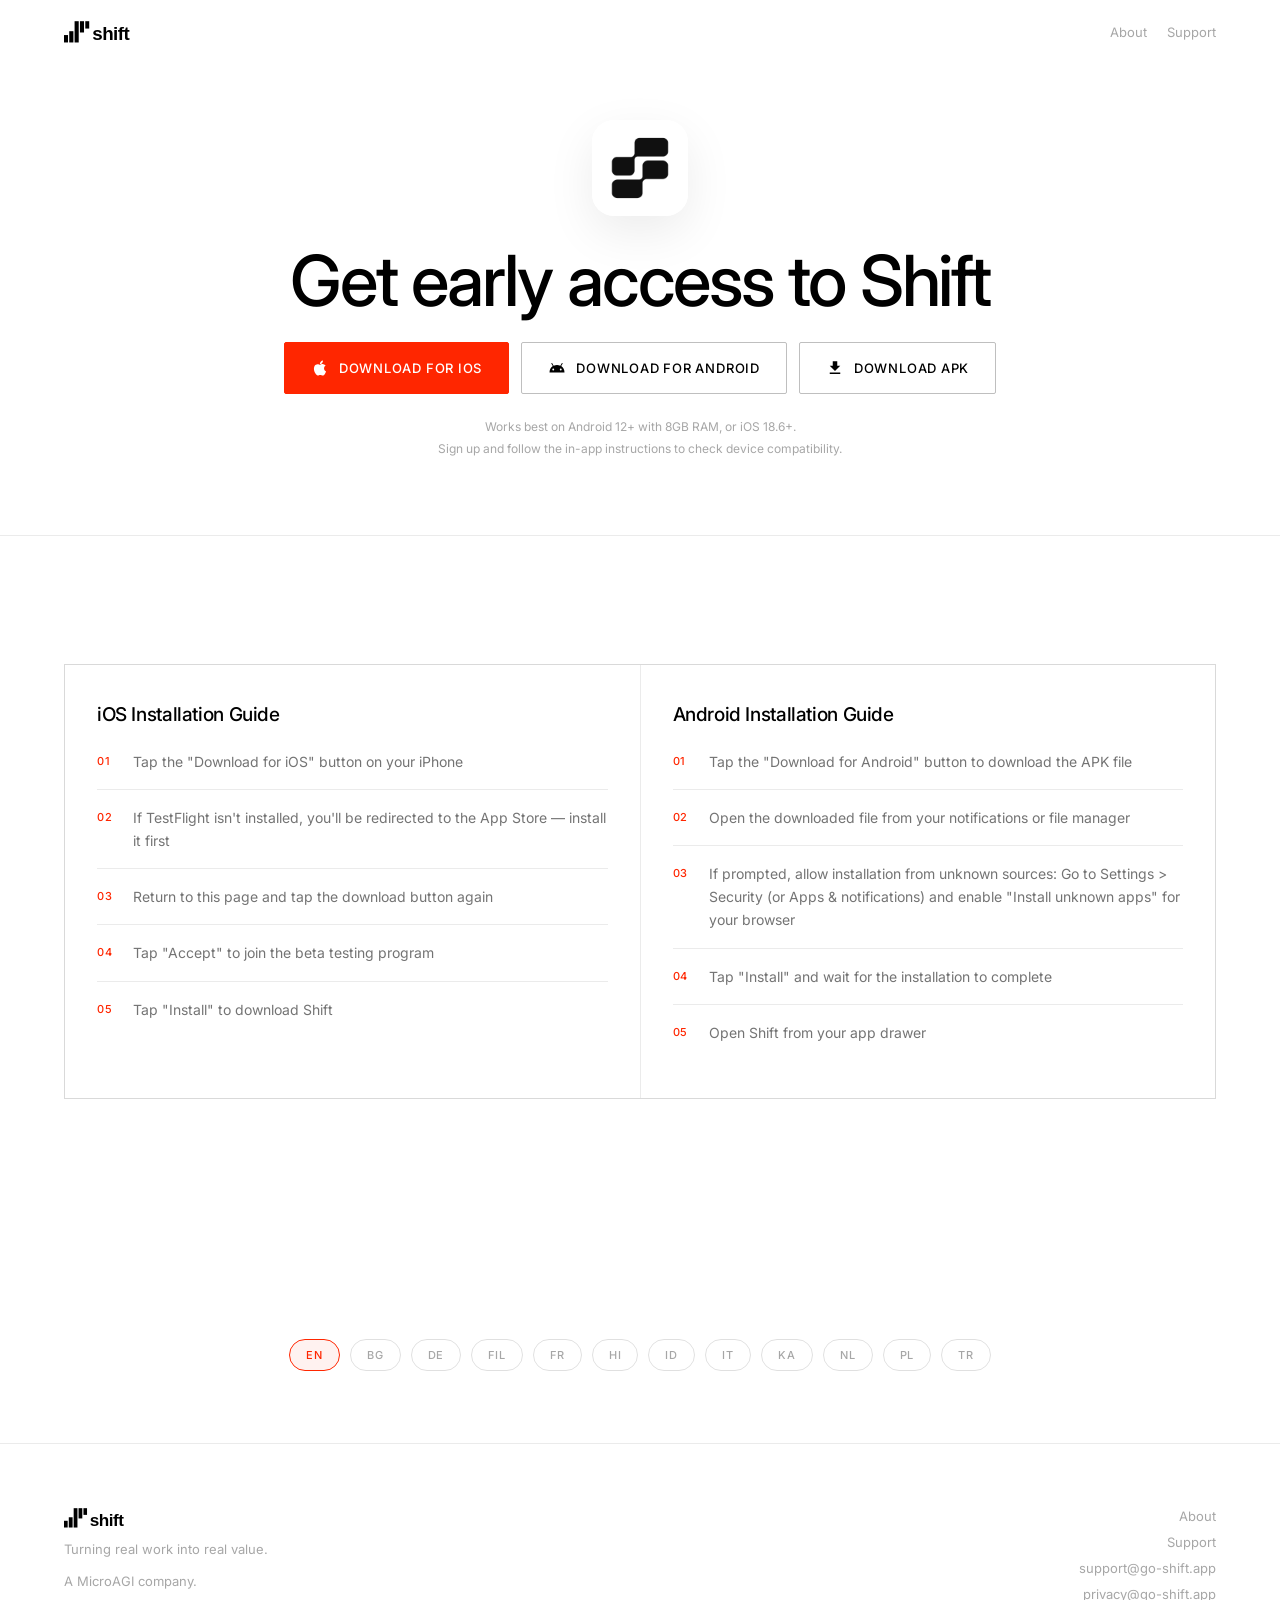
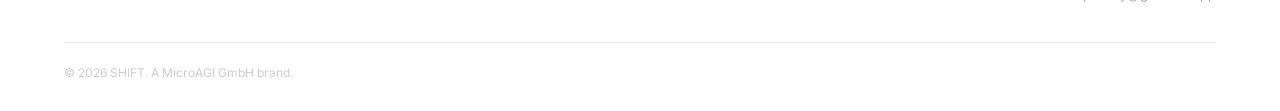
==== commit c04690f5: "Give language picker more vertical breathing room on root page" ====
--- a/index.html
+++ b/index.html
@@ -219,18 +219,18 @@
       .lang-picker {
         display: flex;
         flex-wrap: wrap;
-        gap: 6px;
+        gap: 10px;
         justify-content: center;
         max-width: var(--max-w);
         margin: 0 auto;
-        padding: clamp(40px, 5vw, 64px) var(--pad-h) 0;
+        padding: clamp(72px, 9vw, 112px) var(--pad-h) clamp(48px, 6vw, 72px);
       }
 
       .lang-btn {
         background: none;
         border: 1px solid rgba(0, 0, 0, 0.12);
         border-radius: 100px;
-        padding: 5px 12px;
+        padding: 8px 16px;
         font-family: var(--font-sans);
         font-size: 11px;
         font-weight: 500;
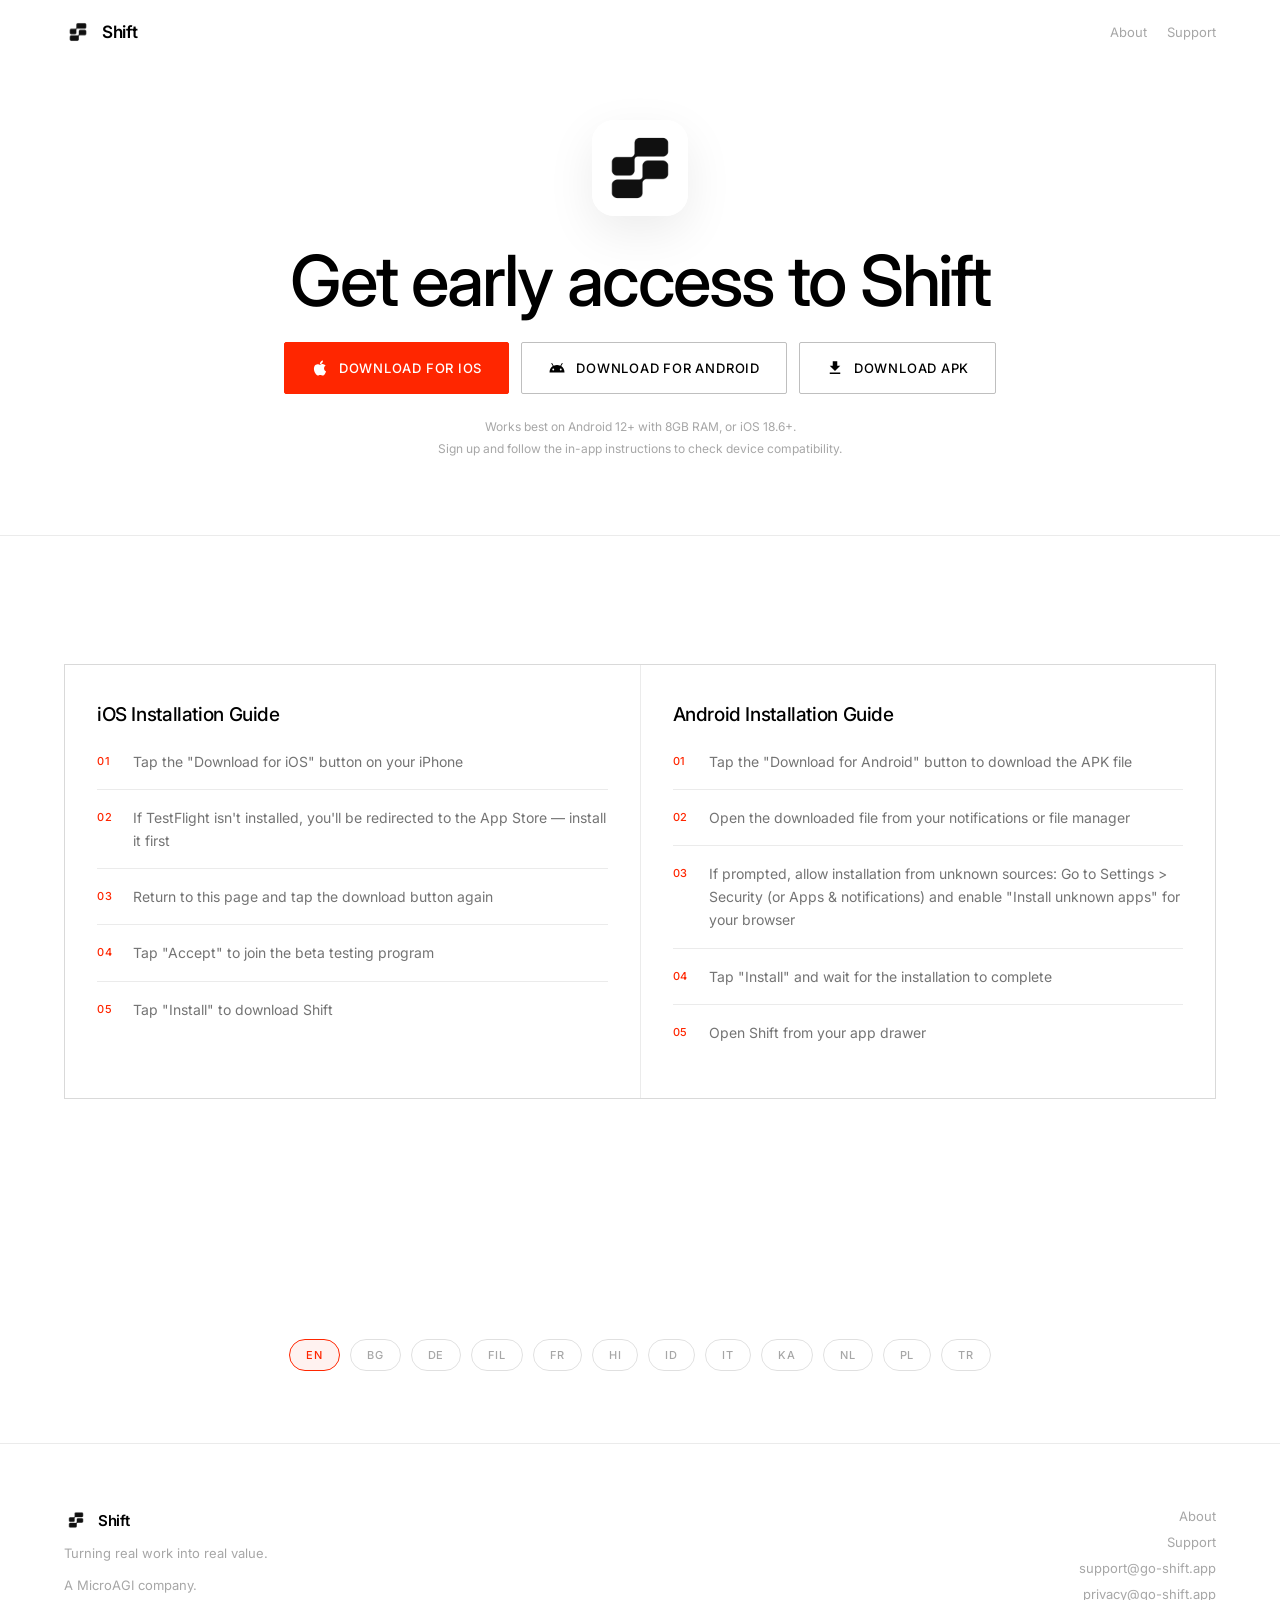
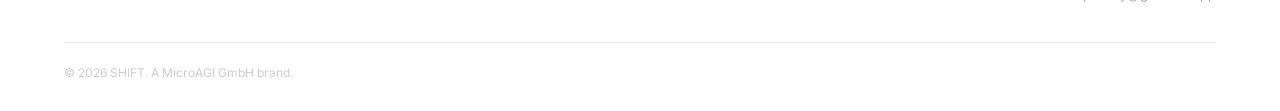
==== commit d46546c0: "Use Shift app icon + wordmark in nav and footer across all pages" ====
--- a/index.html
+++ b/index.html
@@ -501,6 +501,46 @@
           justify-content: center;
         }
       }
+
+      /* Nav brand — app icon + wordmark */
+      .nav__logo {
+        display: inline-flex;
+        align-items: center;
+        gap: 10px;
+      }
+      .nav__app-icon {
+        width: 28px;
+        height: 28px;
+        border-radius: 7px;
+        display: block;
+      }
+      .nav__brand-text {
+        font-family: var(--font-sans);
+        font-size: 17px;
+        font-weight: 600;
+        letter-spacing: -0.02em;
+        color: var(--white);
+      }
+
+      /* Footer brand — same pattern */
+      .footer__logo {
+        display: inline-flex;
+        align-items: center;
+        gap: 10px;
+      }
+      .footer__app-icon {
+        width: 24px;
+        height: 24px;
+        border-radius: 6px;
+        display: block;
+      }
+      .footer__brand-text {
+        font-family: var(--font-sans);
+        font-size: 15px;
+        font-weight: 600;
+        letter-spacing: -0.02em;
+        color: var(--white);
+      }
     </style>
   </head>
   <body>
@@ -509,7 +549,8 @@
 
     <header class="nav" id="nav">
       <a href="/" class="nav__logo" aria-label="Shift Home">
-        <img src="site-assets/img/logo.svg" alt="SHIFT" class="nav__logo-img" width="100" height="28" />
+        <img src="assets/primary_icon.png" alt="" class="nav__app-icon" />
+        <span class="nav__brand-text">Shift</span>
       </a>
       <div class="nav__right">
         <a href="/marketing" class="footer__link">About</a>
@@ -595,7 +636,8 @@
       <div class="footer__inner">
         <div class="footer__brand">
           <a href="/" class="footer__logo" aria-label="Shift Home">
-            <img src="site-assets/img/logo.svg" alt="SHIFT" class="footer__logo-img" width="80" height="22" />
+            <img src="assets/primary_icon.png" alt="" class="footer__app-icon" />
+            <span class="footer__brand-text">Shift</span>
           </a>
           <p class="footer__tagline">Turning real work into real value.</p>
           <p class="footer__tagline">A MicroAGI company.</p>
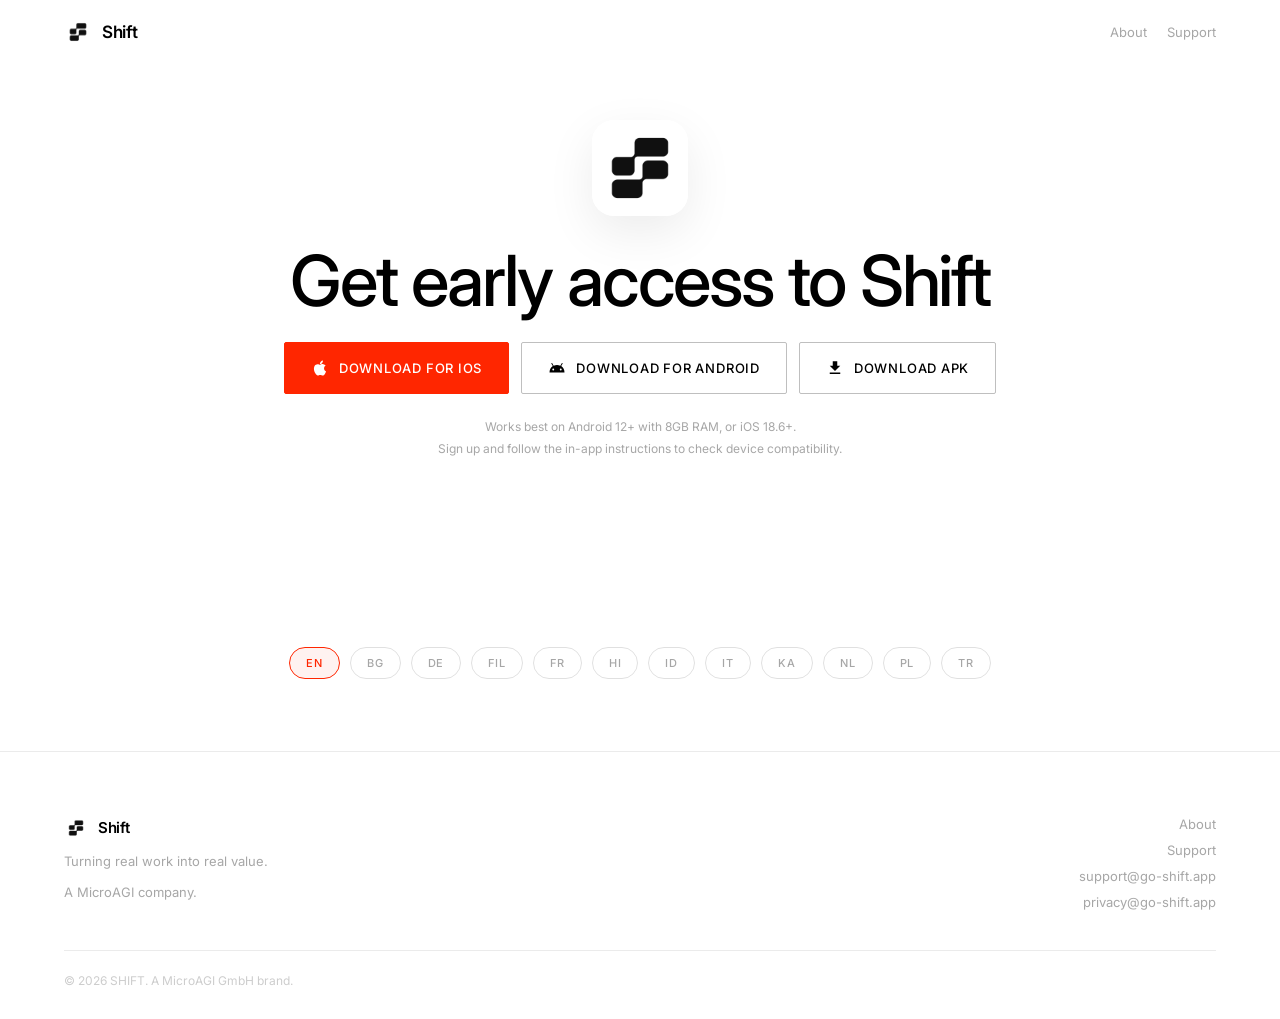
==== commit a0ba952a: "remove obsolete install guides" ====
--- a/index.html
+++ b/index.html
@@ -564,7 +564,7 @@
         <h1 data-i18n="heading">Get early access to Shift</h1>
 
         <div class="downloads">
-          <a href="https://testflight.apple.com/join/XHR7gcXS" class="dl-btn dl-btn--primary">
+          <a href="https://apps.apple.com/us/app/shift-microagi/id6760602482" class="dl-btn dl-btn--primary">
             <svg viewBox="0 0 24 24" fill="currentColor">
               <path d="M18.71 19.5c-.83 1.24-1.71 2.45-3.05 2.47-1.34.03-1.77-.79-3.29-.79-1.53 0-2 .77-3.27.82-1.31.05-2.3-1.32-3.14-2.53C4.25 17 2.94 12.45 4.7 9.39c.87-1.52 2.43-2.48 4.12-2.51 1.28-.02 2.5.87 3.29.87.78 0 2.26-1.07 3.8-.91.65.03 2.47.26 3.64 1.98-.09.06-2.17 1.28-2.15 3.81.03 3.02 2.65 4.03 2.68 4.04-.03.07-.42 1.44-1.38 2.83M13 3.5c.73-.83 1.94-1.46 2.94-1.5.13 1.17-.34 2.35-1.04 3.19-.69.85-1.83 1.51-2.95 1.42-.15-1.15.41-2.35 1.05-3.11z" />
             </svg>
@@ -588,32 +588,6 @@
           <span>Works best on Android 12+ with 8GB RAM, or iOS 18.6+.</span>
           <span>Sign up and follow the in-app instructions to check device compatibility.</span>
         </p>
-      </section>
-
-      <section class="guides-section" id="install">
-        <div class="guides-grid">
-          <div class="guide">
-            <h2 data-i18n="guide_ios_title">iOS Installation Guide</h2>
-            <ol>
-              <li data-i18n="guide_ios_1">Tap the "Download for iOS" button on your iPhone</li>
-              <li data-i18n="guide_ios_2">If TestFlight isn't installed, you'll be redirected to the App Store — install it first</li>
-              <li data-i18n="guide_ios_3">Return to this page and tap the download button again</li>
-              <li data-i18n="guide_ios_4">Tap "Accept" to join the beta testing program</li>
-              <li data-i18n="guide_ios_5">Tap "Install" to download Shift</li>
-            </ol>
-          </div>
-
-          <div class="guide">
-            <h2 data-i18n="guide_android_title">Android Installation Guide</h2>
-            <ol>
-              <li data-i18n="guide_android_1">Tap the "Download for Android" button to download the APK file</li>
-              <li data-i18n="guide_android_2">Open the downloaded file from your notifications or file manager</li>
-              <li data-i18n="guide_android_3">If prompted, allow installation from unknown sources: Go to Settings > Security (or Apps & notifications) and enable "Install unknown apps" for your browser</li>
-              <li data-i18n="guide_android_4">Tap "Install" and wait for the installation to complete</li>
-              <li data-i18n="guide_android_5">Open Shift from your app drawer</li>
-            </ol>
-          </div>
-        </div>
       </section>
 
       <div class="lang-picker">
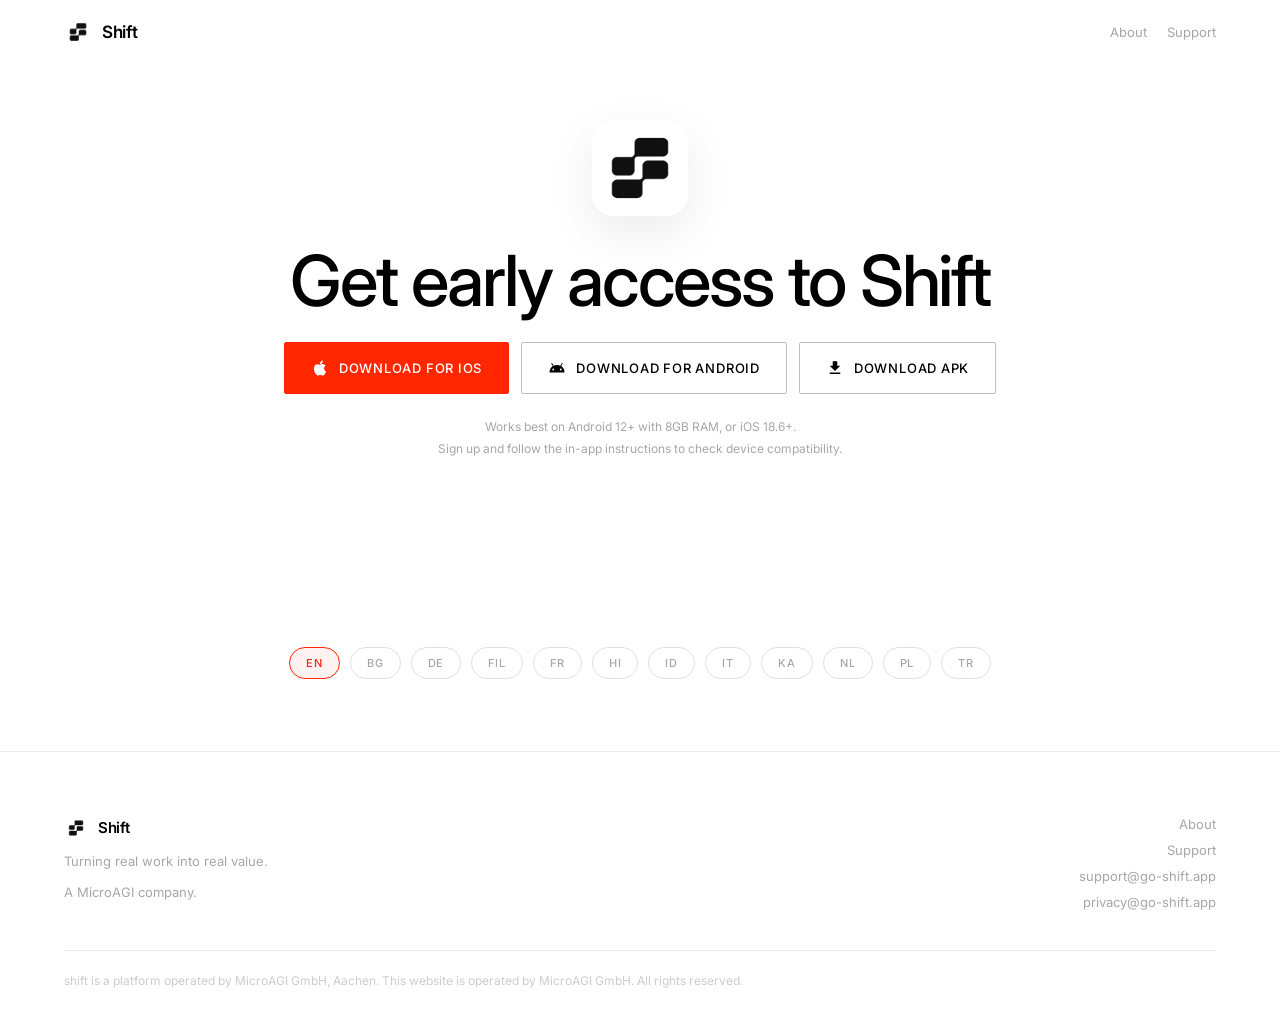
==== commit b7303e6b: "Name the operating entity in every footer States the provider attribution for MicroAGI GmbH, Aachen " ====
--- a/index.html
+++ b/index.html
@@ -624,7 +624,7 @@
         </div>
       </div>
       <div class="footer__bottom">
-        <p class="footer__copy">&copy; 2026 SHIFT. A MicroAGI GmbH brand.</p>
+        <p class="footer__copy">shift is a platform operated by MicroAGI GmbH, Aachen. This website is operated by MicroAGI GmbH. All rights reserved.</p>
       </div>
     </footer>
 
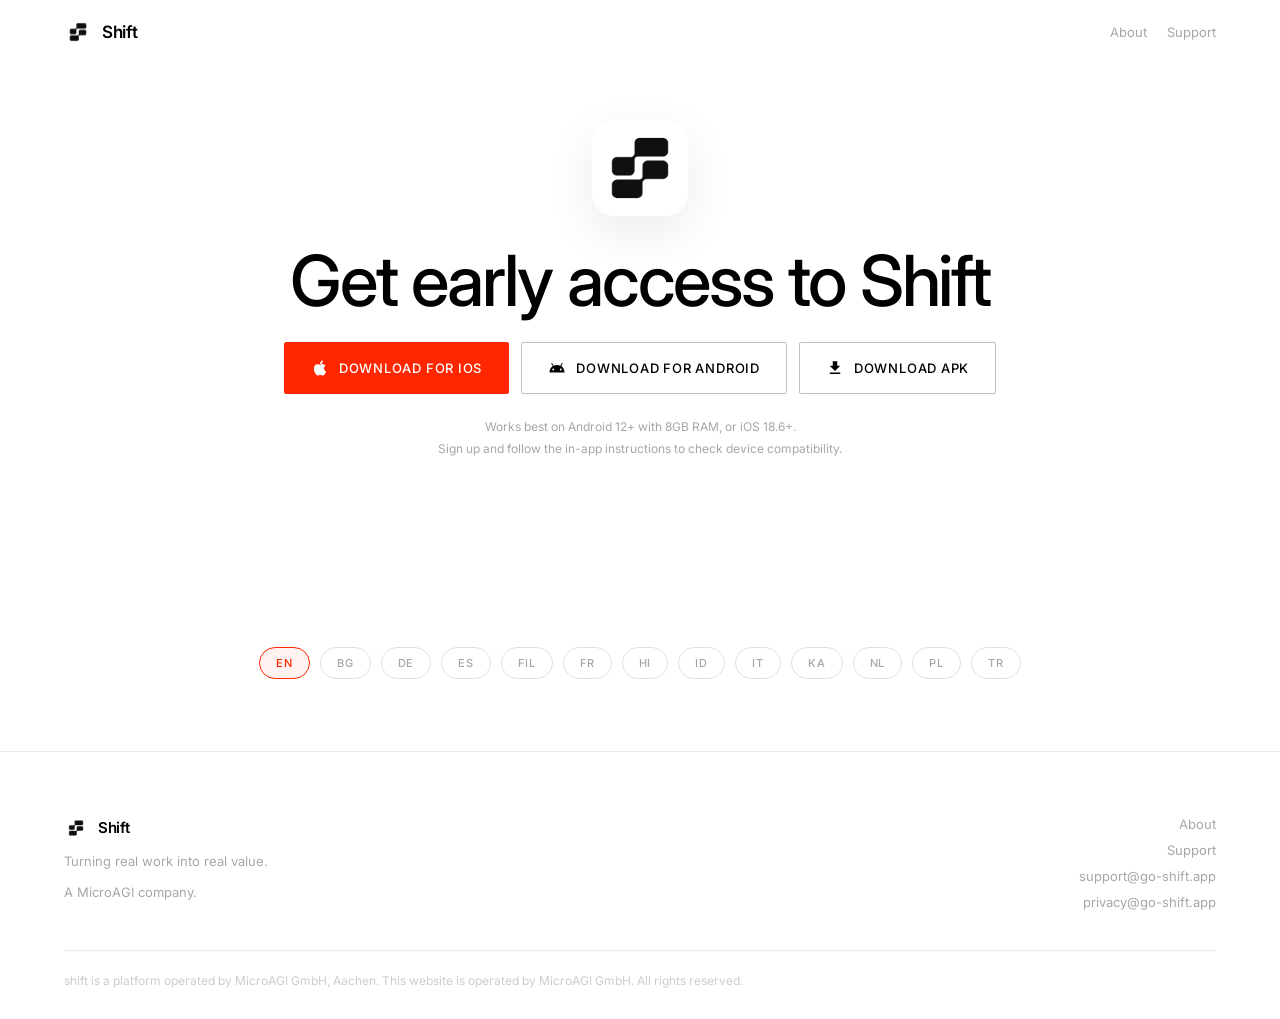
==== commit 6f964cdc: "Add Spanish (es) localization to the download page Adds the full 43-key es translation block, an ES " ====
--- a/index.html
+++ b/index.html
@@ -594,6 +594,7 @@
         <button data-lang="en" class="lang-btn active">EN</button>
         <button data-lang="bg" class="lang-btn">BG</button>
         <button data-lang="de" class="lang-btn">DE</button>
+        <button data-lang="es" class="lang-btn">ES</button>
         <button data-lang="fil" class="lang-btn">FIL</button>
         <button data-lang="fr" class="lang-btn">FR</button>
         <button data-lang="hi" class="lang-btn">HI</button>
@@ -965,6 +966,65 @@
             success_back: "Zurück",
             ios_compat_note:
               "Alle iPhones mit iOS 18.6 oder höher werden unterstützt",
+          },
+          es: {
+            title: "Shift — Descargar",
+            heading: "Obtén acceso anticipado a Shift",
+            btn_ios: "Descargar para iOS",
+            btn_android: "Descargar para Android",
+            btn_apk: "Descargar APK",
+            guide_ios_title: "Guía de instalación para iOS",
+            guide_ios_1:
+              'Toca el botón "Descargar para iOS" en tu iPhone',
+            guide_ios_2:
+              "Si TestFlight no está instalado, se te redirigirá al App Store — instálalo primero",
+            guide_ios_3:
+              "Vuelve a esta página y toca el botón de descarga de nuevo",
+            guide_ios_4:
+              'Toca "Aceptar" para unirte al programa de pruebas beta',
+            guide_ios_5: 'Toca "Instalar" para descargar Shift',
+            guide_android_title: "Guía de instalación para Android",
+            guide_android_1:
+              'Toca el botón "Descargar para Android" para descargar el archivo APK',
+            guide_android_2:
+              "Abre el archivo descargado desde tus notificaciones o el administrador de archivos",
+            guide_android_3:
+              'Si se te solicita, permite la instalación desde fuentes desconocidas: Ve a Ajustes > Seguridad (o Aplicaciones y notificaciones) y activa "Instalar aplicaciones desconocidas" para tu navegador',
+            guide_android_4:
+              'Toca "Instalar" y espera a que se complete la instalación',
+            guide_android_5: "Abre Shift desde tu lista de aplicaciones",
+            btn_compatible_devices: "Dispositivos Android compatibles",
+            modal_title_compat: "Dispositivos Android compatibles",
+            modal_title_select: "Selecciona tu teléfono",
+            search_placeholder: "Buscar dispositivos...",
+            badge_compatible: "Probablemente compatible",
+            badge_not_compatible: "No compatible",
+            badge_maybe: "Se requiere información adicional",
+            no_results: "No se encontraron dispositivos",
+            help_find_model: "¿Cómo encuentro el modelo de mi teléfono?",
+            help_step_1: "Abre Ajustes en tu teléfono",
+            help_step_2:
+              'Toca "Información del teléfono" o "Acerca del dispositivo"',
+            help_step_3:
+              'Busca "Nombre del modelo" o "Número de modelo"',
+            help_step_4: "Compáralo con la lista de arriba",
+            change_device: "Cambiar",
+            success_compatible_title: "Probablemente compatible",
+            success_compatible_msg:
+              "¡Tu dispositivo probablemente es compatible! Lo confirmaremos dentro de la aplicación.",
+            success_not_compatible_title: "No compatible",
+            success_not_compatible_msg: "Tu dispositivo no es compatible",
+            success_maybe_title: "Se requiere información adicional",
+            success_maybe_msg:
+              "Confirmaremos la compatibilidad del dispositivo dentro de la aplicación.",
+            success_unlisted_title: "Dispositivo no listado",
+            success_unlisted_msg:
+              "Verificaremos la compatibilidad del dispositivo dentro de la aplicación.",
+            not_listed_btn: "Mi dispositivo no está en la lista",
+            success_download_btn: "Descargar APK",
+            success_back: "Atrás",
+            ios_compat_note:
+              "Todos los iPhones con iOS 18.6 o superior son compatibles",
           },
           fil: {
             title: "Shift — I-download",
@@ -1425,6 +1485,7 @@
           else if (navLang.startsWith("hi")) applyLanguage("hi");
           else if (navLang.startsWith("bg")) applyLanguage("bg");
           else if (navLang.startsWith("de")) applyLanguage("de");
+          else if (navLang.startsWith("es")) applyLanguage("es");
           else if (navLang.startsWith("fil") || navLang.startsWith("tl"))
             applyLanguage("fil");
           else if (navLang.startsWith("fr")) applyLanguage("fr");
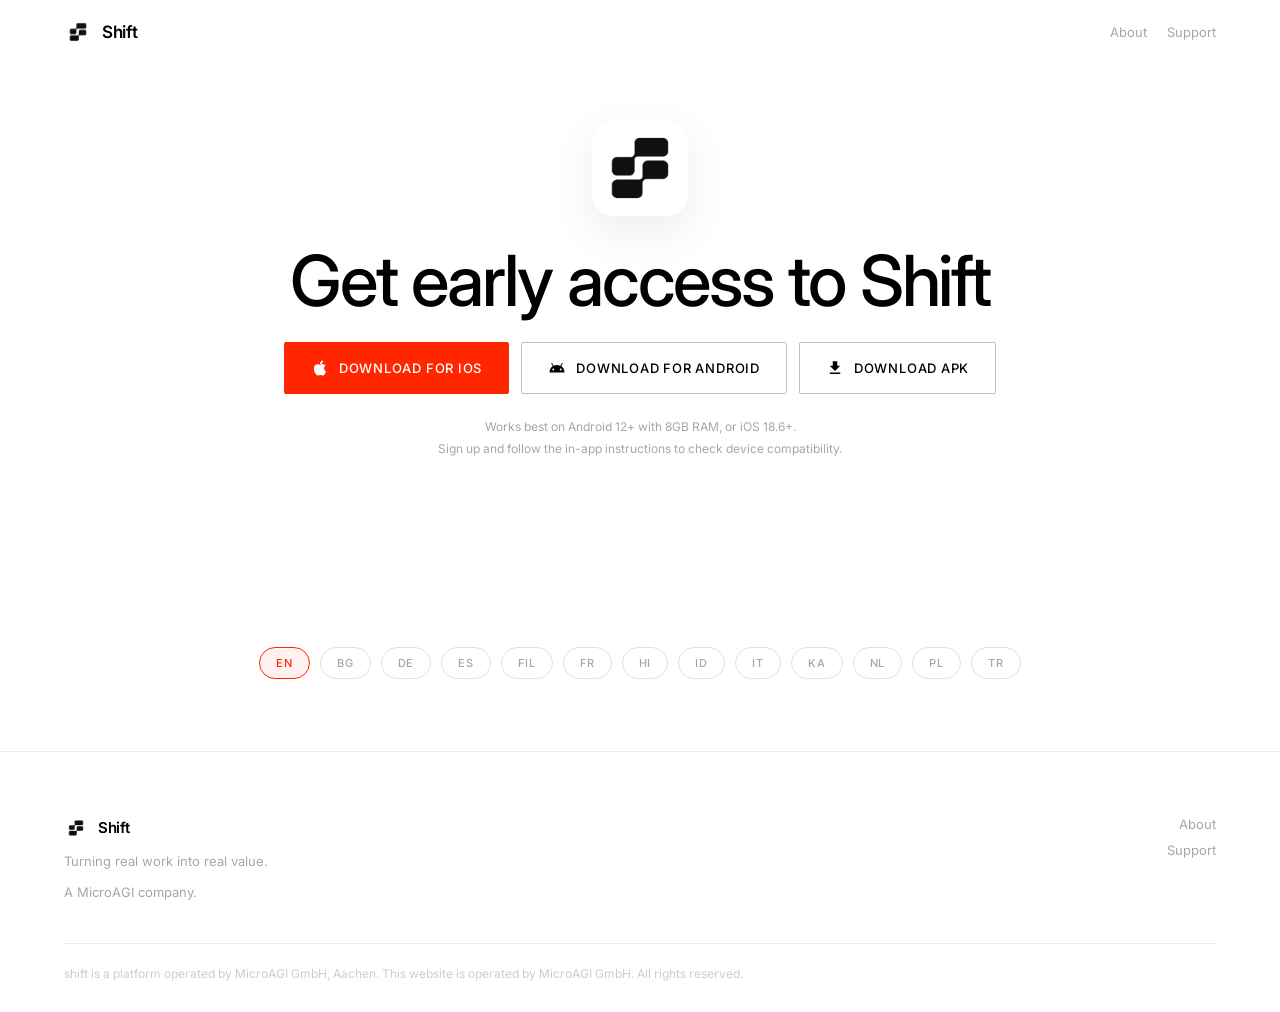
==== commit 4f488c4b: "Remove go-shift mailbox links from public website" ====
--- a/index.html
+++ b/index.html
@@ -620,8 +620,6 @@
         <div class="footer__right">
           <a href="/marketing" class="footer__link">About</a>
           <a href="/support" class="footer__link">Support</a>
-          <a href="mailto:support@go-shift.app" class="footer__link">support@go-shift.app</a>
-          <a href="mailto:privacy@go-shift.app" class="footer__link">privacy@go-shift.app</a>
         </div>
       </div>
       <div class="footer__bottom">
